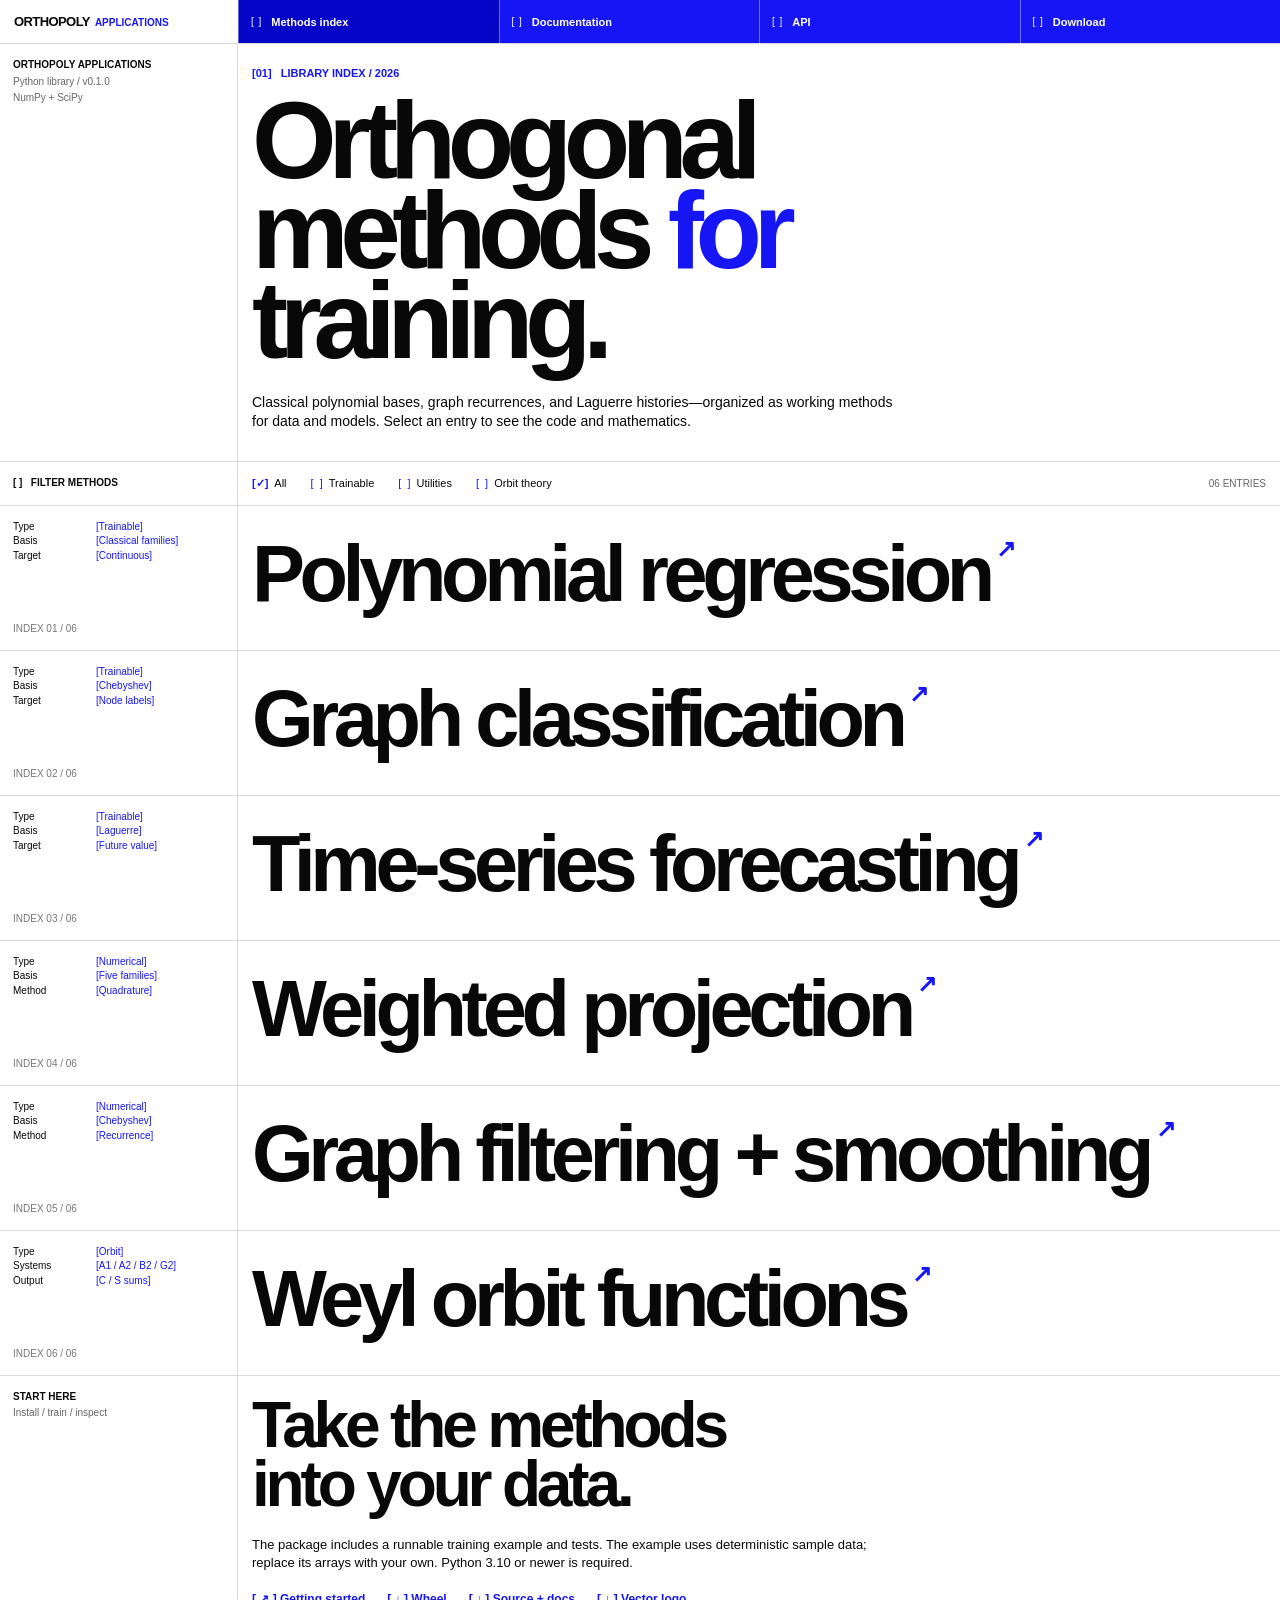
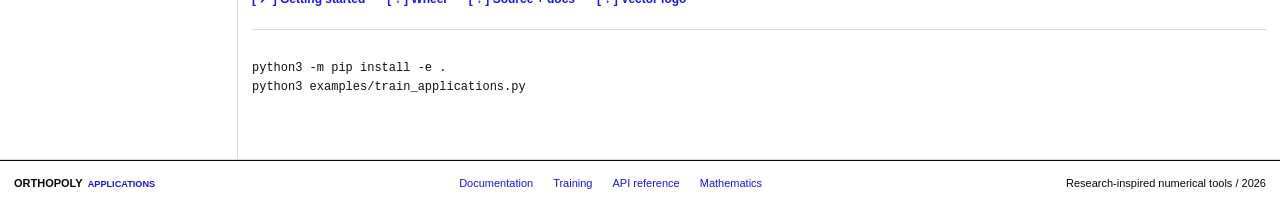
==== index.html @ 443bbaf4 "Publish Orthopoly Applications website" ====
<!doctype html>
<html lang="en">
<head>
  <meta charset="utf-8"><meta name="viewport" content="width=device-width,initial-scale=1">
  <title>Orthopoly Applications — Methods index</title>
  <meta name="description" content="An index of trainable orthogonal-polynomial methods for regression, graph learning, and time-series forecasting, with Python documentation and downloads.">
  <link rel="icon" type="image/svg+xml" href="assets/icon.svg"><link rel="stylesheet" href="assets/style.css">
</head>
<body>
  <a class="skip" href="#main">Skip to content</a>
  <header class="topbar"><div class="container topbar-inner">
    <a class="brand" href="index.html" aria-label="Orthopoly Applications home"><img src="assets/icon.svg" alt=""><span>Orthopoly<small>Applications</small></span></a>
    <button class="menu-button" type="button" data-menu aria-expanded="false" aria-controls="main-nav">Menu</button>
    <nav id="main-nav" class="nav" aria-label="Main navigation"><a href="#methods" aria-current="page">Methods index</a><a href="docs/index.html">Documentation</a><a href="docs/api.html">API</a><a class="nav-cta" href="downloads/orthopoly_applications-0.1.0-py3-none-any.whl" download>Download</a></nav>
  </div></header>
  <main id="main">
    <section class="archive-intro" aria-labelledby="intro-title"><div class="intro-side"><b>ORTHOPOLY APPLICATIONS</b><span>Python library / v0.1.0</span><span>NumPy + SciPy</span></div><div class="intro-main"><p class="small-line">[01] &nbsp; LIBRARY INDEX / 2026</p><h1 id="intro-title">Orthogonal<br>methods <span>for</span><br>training.</h1><p>Classical polynomial bases, graph recurrences, and Laguerre histories—organized as working methods for data and models. Select an entry to see the code and mathematics.</p></div></section>
    <section id="methods" aria-label="Methods index"><div class="filter-strip"><div class="filter-label">[ ] &nbsp; Filter methods</div><div class="filters" role="group" aria-label="Filter methods by type"><button type="button" data-filter="all" aria-pressed="true">All</button><button type="button" data-filter="trainable" aria-pressed="false">Trainable</button><button type="button" data-filter="utility" aria-pressed="false">Utilities</button><button type="button" data-filter="theory" aria-pressed="false">Orbit theory</button><span class="filter-count" id="filter-count" aria-live="polite">06 entries</span></div></div>
      <article class="archive-row" data-kind="trainable"><div class="row-side"><dl><dt>Type</dt><dd>[Trainable]</dd><dt>Basis</dt><dd>[Classical families]</dd><dt>Target</dt><dd>[Continuous]</dd></dl><span class="entry-number">INDEX 01 / 06</span></div><div class="row-main"><a href="docs/training.html#regression">Polynomial regression</a></div></article>
      <article class="archive-row" data-kind="trainable"><div class="row-side"><dl><dt>Type</dt><dd>[Trainable]</dd><dt>Basis</dt><dd>[Chebyshev]</dd><dt>Target</dt><dd>[Node labels]</dd></dl><span class="entry-number">INDEX 02 / 06</span></div><div class="row-main"><a href="docs/training.html#graph">Graph classification</a></div></article>
      <article class="archive-row" data-kind="trainable"><div class="row-side"><dl><dt>Type</dt><dd>[Trainable]</dd><dt>Basis</dt><dd>[Laguerre]</dd><dt>Target</dt><dd>[Future value]</dd></dl><span class="entry-number">INDEX 03 / 06</span></div><div class="row-main"><a href="docs/training.html#forecast">Time-series forecasting</a></div></article>
      <article class="archive-row" data-kind="utility"><div class="row-side"><dl><dt>Type</dt><dd>[Numerical]</dd><dt>Basis</dt><dd>[Five families]</dd><dt>Method</dt><dd>[Quadrature]</dd></dl><span class="entry-number">INDEX 04 / 06</span></div><div class="row-main"><a href="docs/api.html#basis">Weighted projection</a></div></article>
      <article class="archive-row" data-kind="utility"><div class="row-side"><dl><dt>Type</dt><dd>[Numerical]</dd><dt>Basis</dt><dd>[Chebyshev]</dd><dt>Method</dt><dd>[Recurrence]</dd></dl><span class="entry-number">INDEX 05 / 06</span></div><div class="row-main"><a href="docs/api.html#utilities">Graph filtering + smoothing</a></div></article>
      <article class="archive-row" data-kind="theory"><div class="row-side"><dl><dt>Type</dt><dd>[Orbit]</dd><dt>Systems</dt><dd>[A1 / A2 / B2 / G2]</dd><dt>Output</dt><dd>[C / S sums]</dd></dl><span class="entry-number">INDEX 06 / 06</span></div><div class="row-main"><a href="docs/methods.html#orbit">Weyl orbit functions</a></div></article>
    </section>
    <section class="archive-close" aria-labelledby="start-title"><div class="close-side"><b>START HERE</b><span>Install / train / inspect</span></div><div class="close-main"><h2 id="start-title">Take the methods<br>into your data.</h2><p>The package includes a runnable training example and tests. The example uses deterministic sample data; replace its arrays with your own. Python 3.10 or newer is required.</p><div class="action-links"><a href="docs/index.html">[ ↗ ] Getting started</a><a href="downloads/orthopoly_applications-0.1.0-py3-none-any.whl" download>[ ↓ ] Wheel</a><a href="downloads/orthopoly-applications-source-0.1.0.zip" download>[ ↓ ] Source + docs</a><a href="assets/logo.svg" download>[ ↓ ] Vector logo</a></div><pre><code>python3 -m pip install -e .
python3 examples/train_applications.py</code></pre></div></section>
  </main>
  <footer class="site-footer"><div class="container footer-grid"><div class="footer-brand">Orthopoly<small>Applications</small></div><div class="footer-links"><a href="docs/index.html">Documentation</a><a href="docs/training.html">Training</a><a href="docs/api.html">API reference</a><a href="docs/methods.html">Mathematics</a></div><span>Research-inspired numerical tools / 2026</span></div></footer>
  <script src="assets/site.js" defer></script>
</body></html>
---- assets/style.css ----
:root{--blue:#1616f4;--black:#080808;--grey:#666;--rule:#d9d9d9;--pale:#f6f6ff}
*{box-sizing:border-box}html{scroll-behavior:smooth}body{margin:0;background:#fff;color:var(--black);font-family:Arial,Helvetica,sans-serif;overflow-x:hidden}a{color:inherit;text-decoration:none}button{font:inherit}img,svg{max-width:100%}[hidden]{display:none!important}::selection{background:var(--blue);color:#fff}
.skip{position:absolute;left:10px;top:-60px;z-index:100;padding:7px 11px;background:#fff;color:var(--blue);border:1px solid var(--blue)}.skip:focus{top:7px}
.container{width:100%;margin:0}.topbar{height:44px;background:#fff;border-bottom:1px solid var(--rule);position:sticky;top:0;z-index:30}.topbar-inner{height:100%;display:flex;align-items:stretch}.brand{width:238px;flex:none;display:flex;align-items:center;padding:0 14px;font-size:13px;font-weight:800;letter-spacing:-.045em;text-transform:uppercase;white-space:nowrap}.brand img{display:none}.brand span small{display:inline;color:var(--blue);font-size:10px;font-weight:700;letter-spacing:0;margin-left:5px}.nav{background:var(--blue);color:#fff;flex:1;display:grid;grid-template-columns:repeat(4,minmax(0,1fr));height:100%}.nav a{display:flex;align-items:center;padding:0 12px;border-left:1px solid rgba(255,255,255,.38);font-size:11px;font-weight:600;white-space:nowrap}.nav a:before{content:'[  ]';font-size:10px;letter-spacing:.1em;margin-right:9px;font-weight:400}.nav a:hover,.nav a[aria-current=page]{background:#0505c7;color:#fff}.nav .nav-cta{background:none;color:#fff;border-radius:0}.menu-button{display:none}.site-footer{border-top:1px solid var(--black);background:#fff;padding:16px 14px 28px;font-size:11px}.footer-grid{display:flex;align-items:flex-start;justify-content:space-between;gap:24px}.footer-brand{font-weight:800;text-transform:uppercase}.footer-brand small{color:var(--blue);margin-left:5px}.footer-links{display:flex;flex-wrap:wrap;gap:20px}.footer-links a{color:var(--blue)}.footer-links a:hover{text-decoration:underline}
.archive-intro,.archive-row,.archive-close,.filter-strip{display:grid;grid-template-columns:238px minmax(0,1fr);border-bottom:1px solid var(--rule)}.intro-side,.row-side,.filter-label,.close-side{padding:14px 13px;border-right:1px solid var(--rule);font-size:10px;line-height:1.35}.intro-side b,.close-side b{display:block;font-weight:800}.intro-side span,.close-side span{display:block;color:var(--grey);margin-top:3px}.intro-main{padding:22px 14px 30px;min-width:0}.intro-main .small-line{font-size:11px;margin:0 0 15px;color:var(--blue);font-weight:700}.intro-main h1{font-size:clamp(58px,8.5vw,150px);font-weight:700;line-height:.83;letter-spacing:-.078em;margin:0;max-width:1150px}.intro-main h1 span{color:var(--blue)}.intro-main p{font-size:14px;line-height:1.35;max-width:660px;margin:26px 0 0}.filter-strip{min-height:44px}.filter-label{display:flex;align-items:center;font-weight:800;text-transform:uppercase}.filters{display:flex;align-items:center;gap:24px;flex-wrap:wrap;padding:6px 14px}.filters button{border:0;background:none;color:var(--black);padding:2px 0;font-size:11px;cursor:pointer}.filters button:before{content:'[  ]';white-space:pre;color:var(--blue);margin-right:6px}.filters button[aria-pressed=true]:before{content:'[✓]';font-weight:800}.filters button:hover{text-decoration:underline}.filter-count{margin-left:auto;color:var(--grey);font-size:10px;text-transform:uppercase}
.archive-row{min-height:145px}.row-side{display:flex;flex-direction:column;justify-content:space-between;gap:10px}.row-side dl{margin:0;display:grid;grid-template-columns:79px minmax(0,1fr);gap:1px 4px}.row-side dt{font-weight:400}.row-side dd{margin:0;color:var(--blue);overflow-wrap:anywhere}.row-side .entry-number{font-size:10px;color:#777}.row-main{min-width:0;display:flex;align-items:center;padding:8px 14px 15px}.row-main a{display:block;width:100%;font-size:clamp(45px,6.2vw,106px);line-height:.91;font-weight:700;letter-spacing:-.068em;overflow-wrap:anywhere}.row-main a:hover,.row-main a:focus-visible{color:var(--blue)}.row-main a:after{content:' ↗';font-size:.3em;vertical-align:top;letter-spacing:0;color:var(--blue);white-space:nowrap}.archive-row:hover{background:var(--pale)}.archive-close .close-main{padding:20px 14px 34px}.archive-close h2{font-size:clamp(42px,5vw,78px);line-height:.93;letter-spacing:-.065em;margin:0 0 21px}.archive-close p{font-size:13px;line-height:1.4;max-width:650px}.archive-close .action-links{display:flex;flex-wrap:wrap;gap:22px;margin-top:20px;font-size:12px;color:var(--blue);font-weight:700}.archive-close .action-links a:hover{text-decoration:underline}.archive-close pre{border-top:1px solid var(--rule);margin:23px 0 0;padding:12px 0;font-size:12px;overflow:auto}
.docs-shell{display:grid;grid-template-columns:238px minmax(0,1fr);width:100%;min-height:calc(100vh - 44px);padding:0}.docs-sidebar{border-right:1px solid var(--rule);padding:17px 12px;position:sticky;top:44px;height:calc(100vh - 44px);align-self:start}.docs-sidebar .side-title{font-size:10px;font-weight:800;text-transform:uppercase;margin:0 0 18px}.docs-sidebar a{display:block;font-size:11px;padding:7px 0;color:var(--blue)}.docs-sidebar a:before{content:'[  ]';white-space:pre;color:var(--blue);margin-right:7px}.docs-sidebar a[aria-current=page]:before{content:'[✓]';font-weight:800}.docs-sidebar a:hover{text-decoration:underline}.docs-content{min-width:0;padding:20px 24px 90px}.docs-content .breadcrumb{font-size:10px;color:var(--blue);font-weight:700;text-transform:uppercase}.docs-content h1{font-size:clamp(50px,7vw,112px);line-height:.88;letter-spacing:-.075em;margin:23px 0 30px;font-weight:700;max-width:1100px}.docs-lede{font-size:clamp(20px,2vw,29px)!important;line-height:1.12!important;max-width:1000px!important;letter-spacing:-.035em}.docs-content h2{font-size:clamp(35px,4.8vw,72px);line-height:.95;letter-spacing:-.065em;font-weight:700;margin:70px 0 20px;scroll-margin-top:60px}.docs-content h3{font-size:20px;line-height:1.1;letter-spacing:-.03em;margin:30px 0 10px}.docs-content p,.docs-content li{font-size:14px;line-height:1.42;max-width:850px}.docs-content p{margin:0 0 18px}.docs-content ul{padding-left:18px}.docs-content li{margin:4px 0}.docs-content a:not(.button){color:var(--blue)}.docs-content a:hover{text-decoration:underline}.docs-content code:not(pre code){font-family:ui-monospace,SFMono-Regular,Consolas,monospace;font-size:.9em;background:#f3f3f3;padding:1px 3px;color:var(--black)}.callout{border-top:1px solid var(--blue);border-bottom:1px solid var(--blue);padding:13px 0;margin:25px 0;font-size:14px;color:var(--blue);max-width:920px}.code-panel{border-top:1px solid var(--black);border-bottom:1px solid var(--black);margin:20px 0 26px;max-width:950px}.code-top{display:flex;justify-content:space-between;align-items:center;border-bottom:1px solid var(--rule);padding:8px 0;font-size:10px;text-transform:uppercase}.copy{background:none;border:0;color:var(--blue);padding:0;cursor:pointer;font-size:11px}.copy:before{content:'[  ]';white-space:pre;margin-right:6px}.copy:hover{text-decoration:underline}pre{margin:0;overflow:auto}pre code{display:block;padding:17px 0;font:12px/1.55 ui-monospace,SFMono-Regular,Consolas,monospace;color:#111}.docs-content table{border-collapse:collapse;width:100%;max-width:1100px;display:block;overflow:auto;margin:22px 0 30px;font-size:12px}.docs-content th,.docs-content td{border-top:1px solid var(--rule);border-bottom:1px solid var(--rule);text-align:left;padding:10px 15px 10px 0;vertical-align:top;min-width:135px}.docs-content th{font-weight:700;text-transform:uppercase}.api-entry{border-top:1px solid var(--rule);padding:15px 0 16px;max-width:1100px}.api-entry h3{font:700 clamp(24px,3vw,42px)/.98 Arial,Helvetica,sans-serif;letter-spacing:-.055em;overflow-wrap:anywhere;margin:2px 0 13px}.api-entry p:last-child{margin-bottom:0}.pill{font-size:10px;color:var(--blue);font-weight:700;text-transform:uppercase}
@media(max-width:900px){.brand{width:190px}.archive-intro,.archive-row,.archive-close,.filter-strip,.docs-shell{grid-template-columns:190px minmax(0,1fr)}.nav a{padding:0 8px;font-size:10px}.nav a:before{margin-right:4px}.intro-main h1{font-size:clamp(55px,8vw,100px)}.row-main a{font-size:clamp(40px,6vw,75px)}}
@media(max-width:720px){.topbar{height:44px}.brand{width:auto;flex:1}.menu-button{display:block;background:var(--blue);color:#fff;border:0;padding:0 17px;font-size:11px;font-weight:700;cursor:pointer}.menu-button:before{content:'[  ]';margin-right:6px}.nav{display:none;position:absolute;top:44px;left:0;right:0;height:auto;grid-template-columns:1fr 1fr;box-shadow:0 10px 20px #0002}.nav.open{display:grid}.nav a{min-height:50px;font-size:11px;border-bottom:1px solid rgba(255,255,255,.3)}.archive-intro,.archive-row,.archive-close{grid-template-columns:1fr}.intro-side,.row-side,.close-side{border-right:0;border-bottom:1px solid var(--rule)}.intro-side{display:flex;gap:10px}.intro-side span{margin:0}.intro-main{padding:20px 13px 28px}.intro-main h1{font-size:clamp(52px,11vw,80px)}.filter-strip{grid-template-columns:1fr}.filter-label{border-right:0;padding-bottom:0}.filters{gap:13px;padding:8px 13px 12px}.filter-count{width:100%;margin:4px 0 0}.row-side{gap:4px;padding:9px 13px}.row-side dl{grid-template-columns:65px 1fr}.row-side .entry-number{display:none}.archive-row{min-height:0}.row-main{padding:12px 13px 21px}.row-main a{font-size:clamp(43px,10vw,70px)}.close-main{padding:18px 13px 30px!important}.docs-shell{display:block}.docs-sidebar{position:static;height:auto;border-right:0;border-bottom:1px solid var(--rule);padding:10px 13px;display:flex;gap:18px;white-space:nowrap;overflow:auto}.docs-sidebar .side-title{display:none}.docs-sidebar a{flex:none}.docs-content{padding:20px 13px 70px}.docs-content h1{font-size:clamp(50px,12vw,80px)}.docs-content h2{font-size:clamp(35px,9vw,55px);margin-top:55px}.footer-grid{flex-direction:column;gap:12px}}
@media(prefers-reduced-motion:reduce){html{scroll-behavior:auto}}
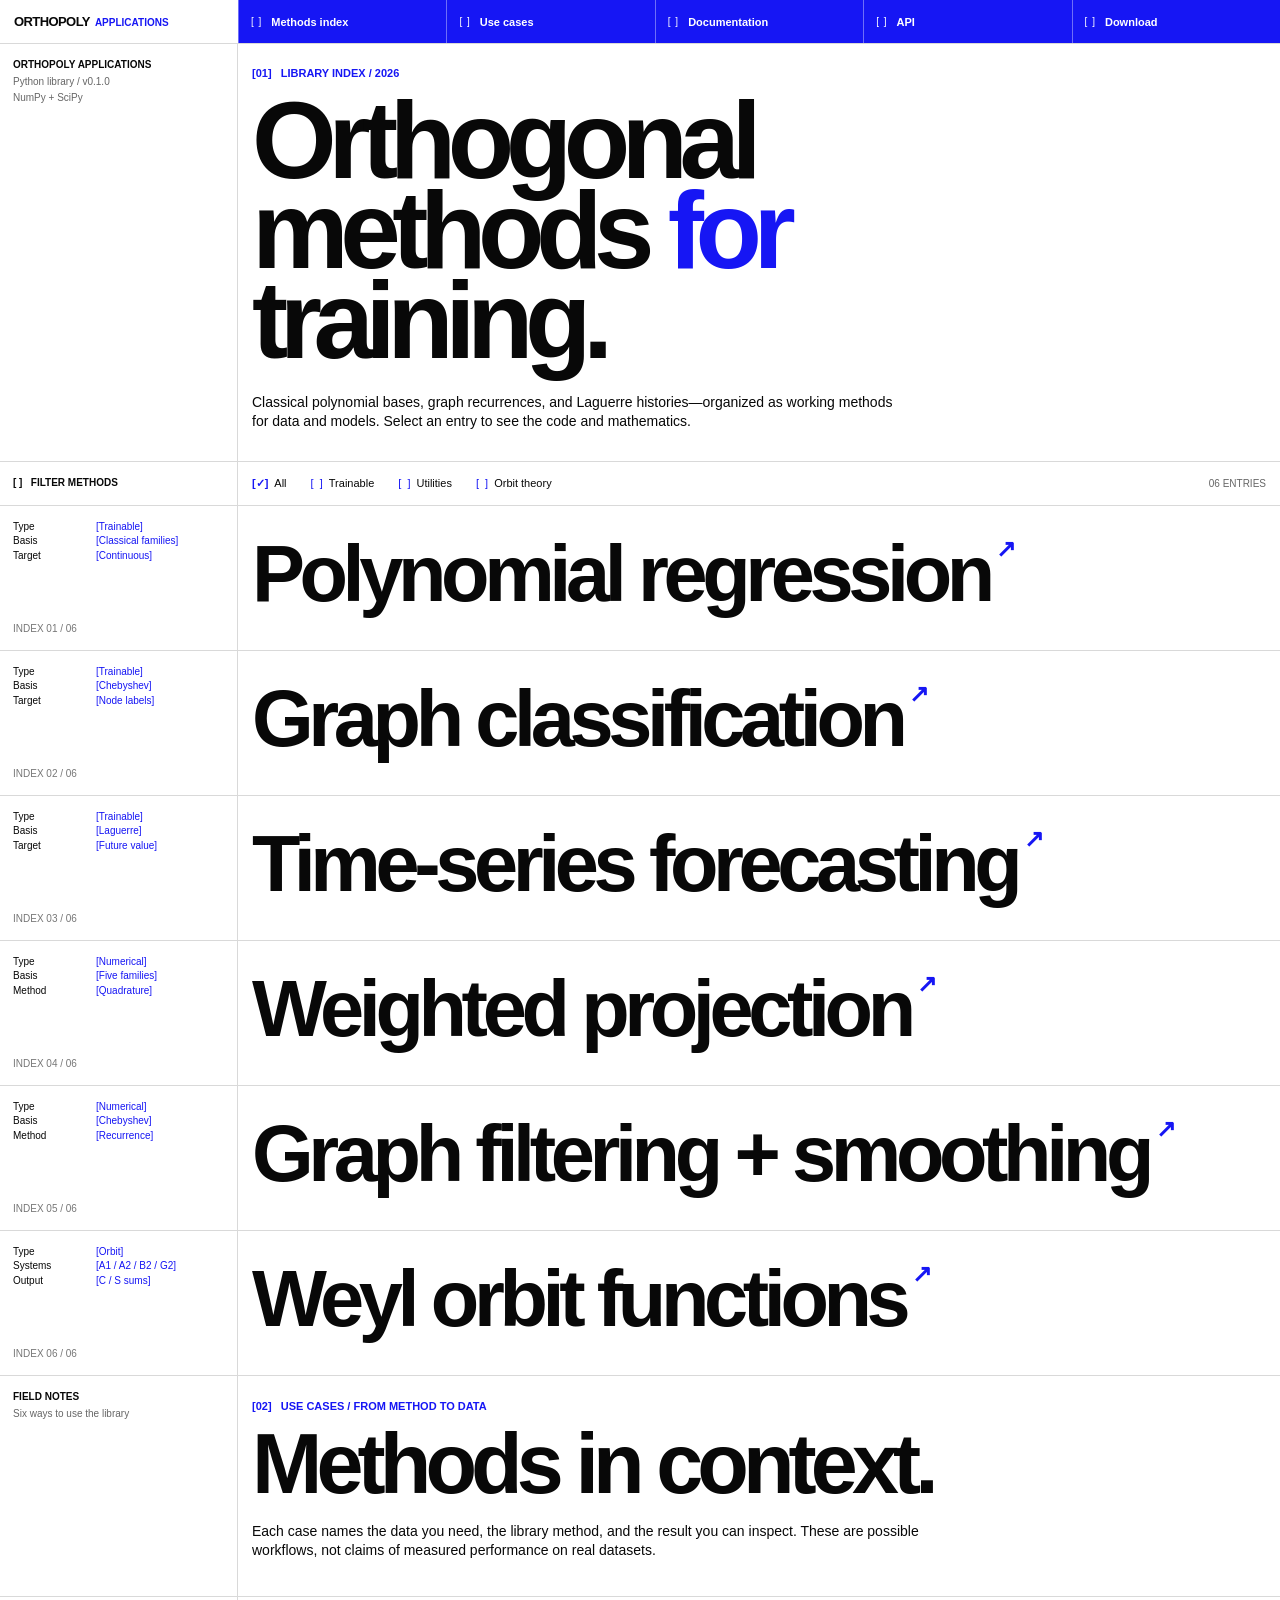
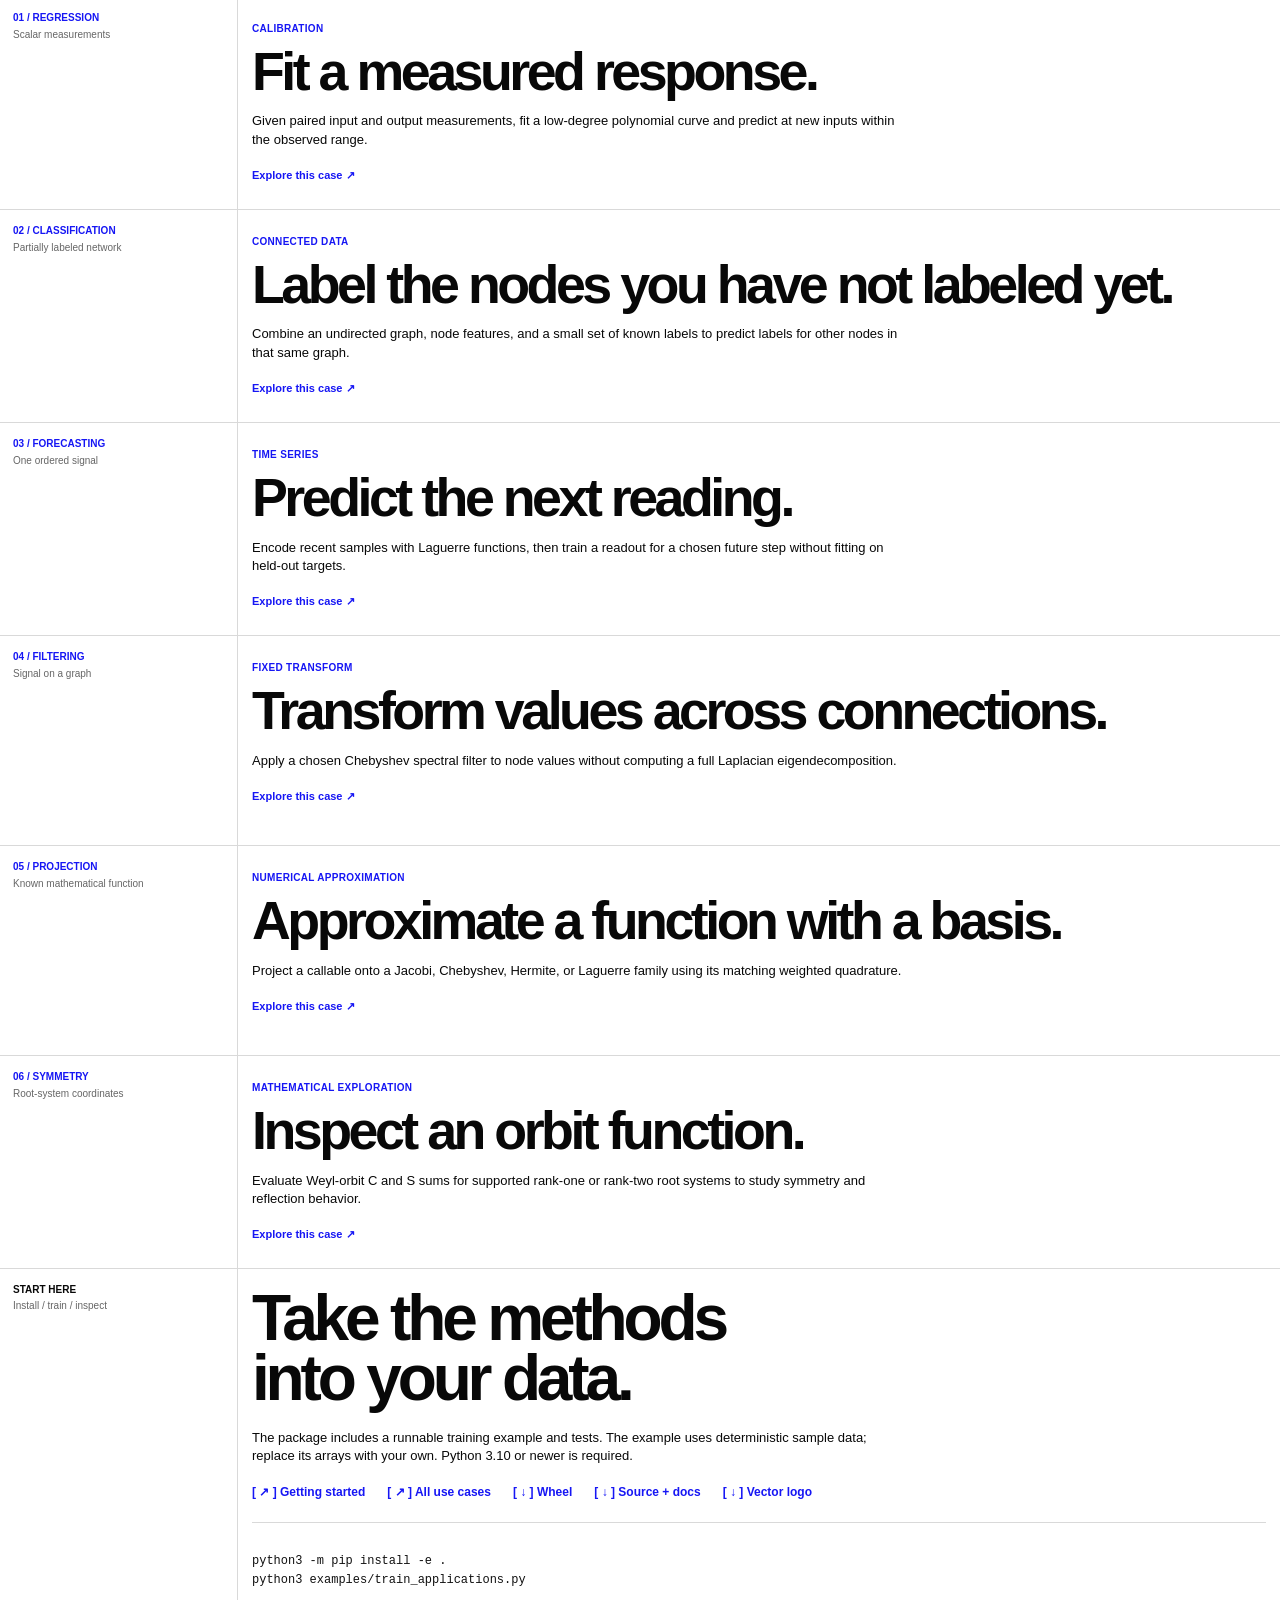
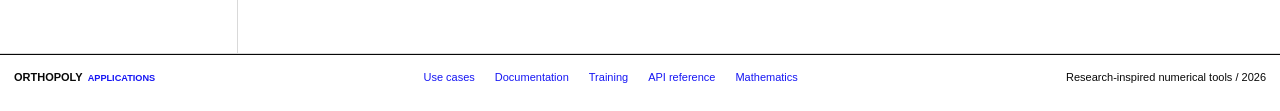
==== commit 7bb91655: "Add practical library use cases" ====
--- a/index.html
+++ b/index.html
@@ -3,7 +3,7 @@
 <head>
   <meta charset="utf-8"><meta name="viewport" content="width=device-width,initial-scale=1">
   <title>Orthopoly Applications — Methods index</title>
-  <meta name="description" content="An index of trainable orthogonal-polynomial methods for regression, graph learning, and time-series forecasting, with Python documentation and downloads.">
+  <meta name="description" content="An index of trainable orthogonal-polynomial methods for regression, graph learning, and time-series forecasting, with practical use cases, Python documentation, and downloads.">
   <link rel="icon" type="image/svg+xml" href="assets/icon.svg"><link rel="stylesheet" href="assets/style.css">
 </head>
 <body>
@@ -11,7 +11,7 @@
   <header class="topbar"><div class="container topbar-inner">
     <a class="brand" href="index.html" aria-label="Orthopoly Applications home"><img src="assets/icon.svg" alt=""><span>Orthopoly<small>Applications</small></span></a>
     <button class="menu-button" type="button" data-menu aria-expanded="false" aria-controls="main-nav">Menu</button>
-    <nav id="main-nav" class="nav" aria-label="Main navigation"><a href="#methods" aria-current="page">Methods index</a><a href="docs/index.html">Documentation</a><a href="docs/api.html">API</a><a class="nav-cta" href="downloads/orthopoly_applications-0.1.0-py3-none-any.whl" download>Download</a></nav>
+    <nav id="main-nav" class="nav" aria-label="Main navigation"><a href="#methods">Methods index</a><a href="#use-cases">Use cases</a><a href="docs/index.html">Documentation</a><a href="docs/api.html">API</a><a class="nav-cta" href="downloads/orthopoly_applications-0.1.0-py3-none-any.whl" download>Download</a></nav>
   </div></header>
   <main id="main">
     <section class="archive-intro" aria-labelledby="intro-title"><div class="intro-side"><b>ORTHOPOLY APPLICATIONS</b><span>Python library / v0.1.0</span><span>NumPy + SciPy</span></div><div class="intro-main"><p class="small-line">[01] &nbsp; LIBRARY INDEX / 2026</p><h1 id="intro-title">Orthogonal<br>methods <span>for</span><br>training.</h1><p>Classical polynomial bases, graph recurrences, and Laguerre histories—organized as working methods for data and models. Select an entry to see the code and mathematics.</p></div></section>
@@ -23,9 +23,18 @@
       <article class="archive-row" data-kind="utility"><div class="row-side"><dl><dt>Type</dt><dd>[Numerical]</dd><dt>Basis</dt><dd>[Chebyshev]</dd><dt>Method</dt><dd>[Recurrence]</dd></dl><span class="entry-number">INDEX 05 / 06</span></div><div class="row-main"><a href="docs/api.html#utilities">Graph filtering + smoothing</a></div></article>
       <article class="archive-row" data-kind="theory"><div class="row-side"><dl><dt>Type</dt><dd>[Orbit]</dd><dt>Systems</dt><dd>[A1 / A2 / B2 / G2]</dd><dt>Output</dt><dd>[C / S sums]</dd></dl><span class="entry-number">INDEX 06 / 06</span></div><div class="row-main"><a href="docs/methods.html#orbit">Weyl orbit functions</a></div></article>
     </section>
-    <section class="archive-close" aria-labelledby="start-title"><div class="close-side"><b>START HERE</b><span>Install / train / inspect</span></div><div class="close-main"><h2 id="start-title">Take the methods<br>into your data.</h2><p>The package includes a runnable training example and tests. The example uses deterministic sample data; replace its arrays with your own. Python 3.10 or newer is required.</p><div class="action-links"><a href="docs/index.html">[ ↗ ] Getting started</a><a href="downloads/orthopoly_applications-0.1.0-py3-none-any.whl" download>[ ↓ ] Wheel</a><a href="downloads/orthopoly-applications-source-0.1.0.zip" download>[ ↓ ] Source + docs</a><a href="assets/logo.svg" download>[ ↓ ] Vector logo</a></div><pre><code>python3 -m pip install -e .
+    <section id="use-cases" class="use-cases" aria-labelledby="cases-title">
+      <div class="cases-heading"><div class="cases-side"><b>FIELD NOTES</b><span>Six ways to use the library</span></div><div class="cases-head-main"><p class="small-line">[02] &nbsp; USE CASES / FROM METHOD TO DATA</p><h2 id="cases-title">Methods in context.</h2><p>Each case names the data you need, the library method, and the result you can inspect. These are possible workflows, not claims of measured performance on real datasets.</p></div></div>
+      <article class="case-row"><div class="case-side"><b>01 / REGRESSION</b><span>Scalar measurements</span></div><div class="case-main"><span class="case-kicker">CALIBRATION</span><h3>Fit a measured response.</h3><p>Given paired input and output measurements, fit a low-degree polynomial curve and predict at new inputs within the observed range.</p><a href="docs/use-cases.html#calibration">Explore this case ↗</a></div></article>
+      <article class="case-row"><div class="case-side"><b>02 / CLASSIFICATION</b><span>Partially labeled network</span></div><div class="case-main"><span class="case-kicker">CONNECTED DATA</span><h3>Label the nodes you have not labeled yet.</h3><p>Combine an undirected graph, node features, and a small set of known labels to predict labels for other nodes in that same graph.</p><a href="docs/use-cases.html#node-labels">Explore this case ↗</a></div></article>
+      <article class="case-row"><div class="case-side"><b>03 / FORECASTING</b><span>One ordered signal</span></div><div class="case-main"><span class="case-kicker">TIME SERIES</span><h3>Predict the next reading.</h3><p>Encode recent samples with Laguerre functions, then train a readout for a chosen future step without fitting on held-out targets.</p><a href="docs/use-cases.html#forecasting">Explore this case ↗</a></div></article>
+      <article class="case-row"><div class="case-side"><b>04 / FILTERING</b><span>Signal on a graph</span></div><div class="case-main"><span class="case-kicker">FIXED TRANSFORM</span><h3>Transform values across connections.</h3><p>Apply a chosen Chebyshev spectral filter to node values without computing a full Laplacian eigendecomposition.</p><a href="docs/use-cases.html#graph-filter">Explore this case ↗</a></div></article>
+      <article class="case-row"><div class="case-side"><b>05 / PROJECTION</b><span>Known mathematical function</span></div><div class="case-main"><span class="case-kicker">NUMERICAL APPROXIMATION</span><h3>Approximate a function with a basis.</h3><p>Project a callable onto a Jacobi, Chebyshev, Hermite, or Laguerre family using its matching weighted quadrature.</p><a href="docs/use-cases.html#projection">Explore this case ↗</a></div></article>
+      <article class="case-row"><div class="case-side"><b>06 / SYMMETRY</b><span>Root-system coordinates</span></div><div class="case-main"><span class="case-kicker">MATHEMATICAL EXPLORATION</span><h3>Inspect an orbit function.</h3><p>Evaluate Weyl-orbit C and S sums for supported rank-one or rank-two root systems to study symmetry and reflection behavior.</p><a href="docs/use-cases.html#symmetry">Explore this case ↗</a></div></article>
+    </section>
+    <section class="archive-close" aria-labelledby="start-title"><div class="close-side"><b>START HERE</b><span>Install / train / inspect</span></div><div class="close-main"><h2 id="start-title">Take the methods<br>into your data.</h2><p>The package includes a runnable training example and tests. The example uses deterministic sample data; replace its arrays with your own. Python 3.10 or newer is required.</p><div class="action-links"><a href="docs/index.html">[ ↗ ] Getting started</a><a href="docs/use-cases.html">[ ↗ ] All use cases</a><a href="downloads/orthopoly_applications-0.1.0-py3-none-any.whl" download>[ ↓ ] Wheel</a><a href="downloads/orthopoly-applications-source-0.1.0.zip" download>[ ↓ ] Source + docs</a><a href="assets/logo.svg" download>[ ↓ ] Vector logo</a></div><pre><code>python3 -m pip install -e .
 python3 examples/train_applications.py</code></pre></div></section>
   </main>
-  <footer class="site-footer"><div class="container footer-grid"><div class="footer-brand">Orthopoly<small>Applications</small></div><div class="footer-links"><a href="docs/index.html">Documentation</a><a href="docs/training.html">Training</a><a href="docs/api.html">API reference</a><a href="docs/methods.html">Mathematics</a></div><span>Research-inspired numerical tools / 2026</span></div></footer>
+  <footer class="site-footer"><div class="container footer-grid"><div class="footer-brand">Orthopoly<small>Applications</small></div><div class="footer-links"><a href="docs/use-cases.html">Use cases</a><a href="docs/index.html">Documentation</a><a href="docs/training.html">Training</a><a href="docs/api.html">API reference</a><a href="docs/methods.html">Mathematics</a></div><span>Research-inspired numerical tools / 2026</span></div></footer>
   <script src="assets/site.js" defer></script>
 </body></html>
--- a/assets/style.css
+++ b/assets/style.css
@@ -1,10 +1,19 @@
 :root{--blue:#1616f4;--black:#080808;--grey:#666;--rule:#d9d9d9;--pale:#f6f6ff}
 *{box-sizing:border-box}html{scroll-behavior:smooth}body{margin:0;background:#fff;color:var(--black);font-family:Arial,Helvetica,sans-serif;overflow-x:hidden}a{color:inherit;text-decoration:none}button{font:inherit}img,svg{max-width:100%}[hidden]{display:none!important}::selection{background:var(--blue);color:#fff}
 .skip{position:absolute;left:10px;top:-60px;z-index:100;padding:7px 11px;background:#fff;color:var(--blue);border:1px solid var(--blue)}.skip:focus{top:7px}
-.container{width:100%;margin:0}.topbar{height:44px;background:#fff;border-bottom:1px solid var(--rule);position:sticky;top:0;z-index:30}.topbar-inner{height:100%;display:flex;align-items:stretch}.brand{width:238px;flex:none;display:flex;align-items:center;padding:0 14px;font-size:13px;font-weight:800;letter-spacing:-.045em;text-transform:uppercase;white-space:nowrap}.brand img{display:none}.brand span small{display:inline;color:var(--blue);font-size:10px;font-weight:700;letter-spacing:0;margin-left:5px}.nav{background:var(--blue);color:#fff;flex:1;display:grid;grid-template-columns:repeat(4,minmax(0,1fr));height:100%}.nav a{display:flex;align-items:center;padding:0 12px;border-left:1px solid rgba(255,255,255,.38);font-size:11px;font-weight:600;white-space:nowrap}.nav a:before{content:'[  ]';font-size:10px;letter-spacing:.1em;margin-right:9px;font-weight:400}.nav a:hover,.nav a[aria-current=page]{background:#0505c7;color:#fff}.nav .nav-cta{background:none;color:#fff;border-radius:0}.menu-button{display:none}.site-footer{border-top:1px solid var(--black);background:#fff;padding:16px 14px 28px;font-size:11px}.footer-grid{display:flex;align-items:flex-start;justify-content:space-between;gap:24px}.footer-brand{font-weight:800;text-transform:uppercase}.footer-brand small{color:var(--blue);margin-left:5px}.footer-links{display:flex;flex-wrap:wrap;gap:20px}.footer-links a{color:var(--blue)}.footer-links a:hover{text-decoration:underline}
+.container{width:100%;margin:0}.topbar{height:44px;background:#fff;border-bottom:1px solid var(--rule);position:sticky;top:0;z-index:30}.topbar-inner{height:100%;display:flex;align-items:stretch}.brand{width:238px;flex:none;display:flex;align-items:center;padding:0 14px;font-size:13px;font-weight:800;letter-spacing:-.045em;text-transform:uppercase;white-space:nowrap}.brand img{display:none}.brand span small{display:inline;color:var(--blue);font-size:10px;font-weight:700;letter-spacing:0;margin-left:5px}.nav{background:var(--blue);color:#fff;flex:1;display:grid;grid-template-columns:repeat(5,minmax(0,1fr));height:100%}.nav a{display:flex;align-items:center;padding:0 12px;border-left:1px solid rgba(255,255,255,.38);font-size:11px;font-weight:600;white-space:nowrap}.nav a:before{content:'[  ]';font-size:10px;letter-spacing:.1em;margin-right:9px;font-weight:400}.nav a:hover,.nav a[aria-current=page]{background:#0505c7;color:#fff}.nav .nav-cta{background:none;color:#fff;border-radius:0}.menu-button{display:none}.site-footer{border-top:1px solid var(--black);background:#fff;padding:16px 14px 28px;font-size:11px}.footer-grid{display:flex;align-items:flex-start;justify-content:space-between;gap:24px}.footer-brand{font-weight:800;text-transform:uppercase}.footer-brand small{color:var(--blue);margin-left:5px}.footer-links{display:flex;flex-wrap:wrap;gap:20px}.footer-links a{color:var(--blue)}.footer-links a:hover{text-decoration:underline}
 .archive-intro,.archive-row,.archive-close,.filter-strip{display:grid;grid-template-columns:238px minmax(0,1fr);border-bottom:1px solid var(--rule)}.intro-side,.row-side,.filter-label,.close-side{padding:14px 13px;border-right:1px solid var(--rule);font-size:10px;line-height:1.35}.intro-side b,.close-side b{display:block;font-weight:800}.intro-side span,.close-side span{display:block;color:var(--grey);margin-top:3px}.intro-main{padding:22px 14px 30px;min-width:0}.intro-main .small-line{font-size:11px;margin:0 0 15px;color:var(--blue);font-weight:700}.intro-main h1{font-size:clamp(58px,8.5vw,150px);font-weight:700;line-height:.83;letter-spacing:-.078em;margin:0;max-width:1150px}.intro-main h1 span{color:var(--blue)}.intro-main p{font-size:14px;line-height:1.35;max-width:660px;margin:26px 0 0}.filter-strip{min-height:44px}.filter-label{display:flex;align-items:center;font-weight:800;text-transform:uppercase}.filters{display:flex;align-items:center;gap:24px;flex-wrap:wrap;padding:6px 14px}.filters button{border:0;background:none;color:var(--black);padding:2px 0;font-size:11px;cursor:pointer}.filters button:before{content:'[  ]';white-space:pre;color:var(--blue);margin-right:6px}.filters button[aria-pressed=true]:before{content:'[✓]';font-weight:800}.filters button:hover{text-decoration:underline}.filter-count{margin-left:auto;color:var(--grey);font-size:10px;text-transform:uppercase}
 .archive-row{min-height:145px}.row-side{display:flex;flex-direction:column;justify-content:space-between;gap:10px}.row-side dl{margin:0;display:grid;grid-template-columns:79px minmax(0,1fr);gap:1px 4px}.row-side dt{font-weight:400}.row-side dd{margin:0;color:var(--blue);overflow-wrap:anywhere}.row-side .entry-number{font-size:10px;color:#777}.row-main{min-width:0;display:flex;align-items:center;padding:8px 14px 15px}.row-main a{display:block;width:100%;font-size:clamp(45px,6.2vw,106px);line-height:.91;font-weight:700;letter-spacing:-.068em;overflow-wrap:anywhere}.row-main a:hover,.row-main a:focus-visible{color:var(--blue)}.row-main a:after{content:' ↗';font-size:.3em;vertical-align:top;letter-spacing:0;color:var(--blue);white-space:nowrap}.archive-row:hover{background:var(--pale)}.archive-close .close-main{padding:20px 14px 34px}.archive-close h2{font-size:clamp(42px,5vw,78px);line-height:.93;letter-spacing:-.065em;margin:0 0 21px}.archive-close p{font-size:13px;line-height:1.4;max-width:650px}.archive-close .action-links{display:flex;flex-wrap:wrap;gap:22px;margin-top:20px;font-size:12px;color:var(--blue);font-weight:700}.archive-close .action-links a:hover{text-decoration:underline}.archive-close pre{border-top:1px solid var(--rule);margin:23px 0 0;padding:12px 0;font-size:12px;overflow:auto}
 .docs-shell{display:grid;grid-template-columns:238px minmax(0,1fr);width:100%;min-height:calc(100vh - 44px);padding:0}.docs-sidebar{border-right:1px solid var(--rule);padding:17px 12px;position:sticky;top:44px;height:calc(100vh - 44px);align-self:start}.docs-sidebar .side-title{font-size:10px;font-weight:800;text-transform:uppercase;margin:0 0 18px}.docs-sidebar a{display:block;font-size:11px;padding:7px 0;color:var(--blue)}.docs-sidebar a:before{content:'[  ]';white-space:pre;color:var(--blue);margin-right:7px}.docs-sidebar a[aria-current=page]:before{content:'[✓]';font-weight:800}.docs-sidebar a:hover{text-decoration:underline}.docs-content{min-width:0;padding:20px 24px 90px}.docs-content .breadcrumb{font-size:10px;color:var(--blue);font-weight:700;text-transform:uppercase}.docs-content h1{font-size:clamp(50px,7vw,112px);line-height:.88;letter-spacing:-.075em;margin:23px 0 30px;font-weight:700;max-width:1100px}.docs-lede{font-size:clamp(20px,2vw,29px)!important;line-height:1.12!important;max-width:1000px!important;letter-spacing:-.035em}.docs-content h2{font-size:clamp(35px,4.8vw,72px);line-height:.95;letter-spacing:-.065em;font-weight:700;margin:70px 0 20px;scroll-margin-top:60px}.docs-content h3{font-size:20px;line-height:1.1;letter-spacing:-.03em;margin:30px 0 10px}.docs-content p,.docs-content li{font-size:14px;line-height:1.42;max-width:850px}.docs-content p{margin:0 0 18px}.docs-content ul{padding-left:18px}.docs-content li{margin:4px 0}.docs-content a:not(.button){color:var(--blue)}.docs-content a:hover{text-decoration:underline}.docs-content code:not(pre code){font-family:ui-monospace,SFMono-Regular,Consolas,monospace;font-size:.9em;background:#f3f3f3;padding:1px 3px;color:var(--black)}.callout{border-top:1px solid var(--blue);border-bottom:1px solid var(--blue);padding:13px 0;margin:25px 0;font-size:14px;color:var(--blue);max-width:920px}.code-panel{border-top:1px solid var(--black);border-bottom:1px solid var(--black);margin:20px 0 26px;max-width:950px}.code-top{display:flex;justify-content:space-between;align-items:center;border-bottom:1px solid var(--rule);padding:8px 0;font-size:10px;text-transform:uppercase}.copy{background:none;border:0;color:var(--blue);padding:0;cursor:pointer;font-size:11px}.copy:before{content:'[  ]';white-space:pre;margin-right:6px}.copy:hover{text-decoration:underline}pre{margin:0;overflow:auto}pre code{display:block;padding:17px 0;font:12px/1.55 ui-monospace,SFMono-Regular,Consolas,monospace;color:#111}.docs-content table{border-collapse:collapse;width:100%;max-width:1100px;display:block;overflow:auto;margin:22px 0 30px;font-size:12px}.docs-content th,.docs-content td{border-top:1px solid var(--rule);border-bottom:1px solid var(--rule);text-align:left;padding:10px 15px 10px 0;vertical-align:top;min-width:135px}.docs-content th{font-weight:700;text-transform:uppercase}.api-entry{border-top:1px solid var(--rule);padding:15px 0 16px;max-width:1100px}.api-entry h3{font:700 clamp(24px,3vw,42px)/.98 Arial,Helvetica,sans-serif;letter-spacing:-.055em;overflow-wrap:anywhere;margin:2px 0 13px}.api-entry p:last-child{margin-bottom:0}.pill{font-size:10px;color:var(--blue);font-weight:700;text-transform:uppercase}
 @media(max-width:900px){.brand{width:190px}.archive-intro,.archive-row,.archive-close,.filter-strip,.docs-shell{grid-template-columns:190px minmax(0,1fr)}.nav a{padding:0 8px;font-size:10px}.nav a:before{margin-right:4px}.intro-main h1{font-size:clamp(55px,8vw,100px)}.row-main a{font-size:clamp(40px,6vw,75px)}}
 @media(max-width:720px){.topbar{height:44px}.brand{width:auto;flex:1}.menu-button{display:block;background:var(--blue);color:#fff;border:0;padding:0 17px;font-size:11px;font-weight:700;cursor:pointer}.menu-button:before{content:'[  ]';margin-right:6px}.nav{display:none;position:absolute;top:44px;left:0;right:0;height:auto;grid-template-columns:1fr 1fr;box-shadow:0 10px 20px #0002}.nav.open{display:grid}.nav a{min-height:50px;font-size:11px;border-bottom:1px solid rgba(255,255,255,.3)}.archive-intro,.archive-row,.archive-close{grid-template-columns:1fr}.intro-side,.row-side,.close-side{border-right:0;border-bottom:1px solid var(--rule)}.intro-side{display:flex;gap:10px}.intro-side span{margin:0}.intro-main{padding:20px 13px 28px}.intro-main h1{font-size:clamp(52px,11vw,80px)}.filter-strip{grid-template-columns:1fr}.filter-label{border-right:0;padding-bottom:0}.filters{gap:13px;padding:8px 13px 12px}.filter-count{width:100%;margin:4px 0 0}.row-side{gap:4px;padding:9px 13px}.row-side dl{grid-template-columns:65px 1fr}.row-side .entry-number{display:none}.archive-row{min-height:0}.row-main{padding:12px 13px 21px}.row-main a{font-size:clamp(43px,10vw,70px)}.close-main{padding:18px 13px 30px!important}.docs-shell{display:block}.docs-sidebar{position:static;height:auto;border-right:0;border-bottom:1px solid var(--rule);padding:10px 13px;display:flex;gap:18px;white-space:nowrap;overflow:auto}.docs-sidebar .side-title{display:none}.docs-sidebar a{flex:none}.docs-content{padding:20px 13px 70px}.docs-content h1{font-size:clamp(50px,12vw,80px)}.docs-content h2{font-size:clamp(35px,9vw,55px);margin-top:55px}.footer-grid{flex-direction:column;gap:12px}}
 @media(prefers-reduced-motion:reduce){html{scroll-behavior:auto}}
+
+/* Use cases follow the same two-column editorial grid as the methods index. */
+#use-cases{scroll-margin-top:44px}.cases-heading,.case-row{display:grid;grid-template-columns:238px minmax(0,1fr);border-bottom:1px solid var(--rule)}.cases-side,.case-side{padding:14px 13px;border-right:1px solid var(--rule);font-size:10px;line-height:1.35}.cases-side b,.case-side b{display:block}.cases-side span,.case-side span{display:block;color:var(--grey);margin-top:4px}.cases-head-main{padding:24px 14px 35px}.cases-head-main .small-line{color:var(--blue);font-size:11px;font-weight:700;margin:0 0 14px}.cases-head-main h2{font-size:clamp(48px,6.6vw,104px);line-height:.9;letter-spacing:-.07em;margin:0 0 20px}.cases-head-main p:last-child{max-width:670px;font-size:14px;line-height:1.4;margin:0}.case-row{min-height:210px}.case-side{color:var(--blue)}.case-side span{color:var(--grey)}.case-main{padding:21px 14px 26px}.case-kicker{font-size:10px;color:var(--blue);font-weight:700;letter-spacing:.03em}.case-main h3{font-size:clamp(34px,4.2vw,67px);line-height:.98;letter-spacing:-.065em;margin:9px 0 15px}.case-main p{font-size:13px;line-height:1.4;max-width:660px;margin:0 0 16px}.case-main a{font-size:11px;font-weight:700;color:var(--blue)}.case-main a:hover{text-decoration:underline}.case-row:hover{background:var(--pale)}
+@media(max-width:900px){.cases-heading,.case-row{grid-template-columns:190px minmax(0,1fr)}.nav a{font-size:9px}}
+@media(max-width:720px){.cases-heading,.case-row{grid-template-columns:1fr}.cases-side,.case-side{border-right:0;border-bottom:1px solid var(--rule);padding:10px 13px}.cases-head-main{padding:20px 13px 27px}.cases-head-main h2{font-size:clamp(48px,11vw,77px)}.case-row{min-height:0}.case-main{padding:18px 13px 25px}.case-main h3{font-size:clamp(38px,9vw,60px);margin:7px 0 12px}.nav .nav-cta{grid-column:1/-1}}
+
+.case-facts{display:grid;grid-template-columns:115px minmax(0,1fr);max-width:920px;margin:20px 0 22px;border-top:1px solid var(--rule);font-size:13px}.case-facts dt,.case-facts dd{border-bottom:1px solid var(--rule);padding:11px 6px 11px 0;line-height:1.4}.case-facts dt{font-weight:700;color:var(--blue);text-transform:uppercase;font-size:10px}.case-facts dd{margin:0}.docs-content h2[id]{scroll-margin-top:60px}@media(max-width:720px){.case-facts{grid-template-columns:80px minmax(0,1fr)}}
+
+@media(max-width:720px){.docs-content .use-case-table{display:table;width:100%;table-layout:fixed;overflow:visible;font-size:11px}.docs-content .use-case-table th,.docs-content .use-case-table td{min-width:0;overflow-wrap:anywhere;padding:9px 7px 9px 0}.docs-content .use-case-table th:last-child,.docs-content .use-case-table td:last-child{padding-right:0}}
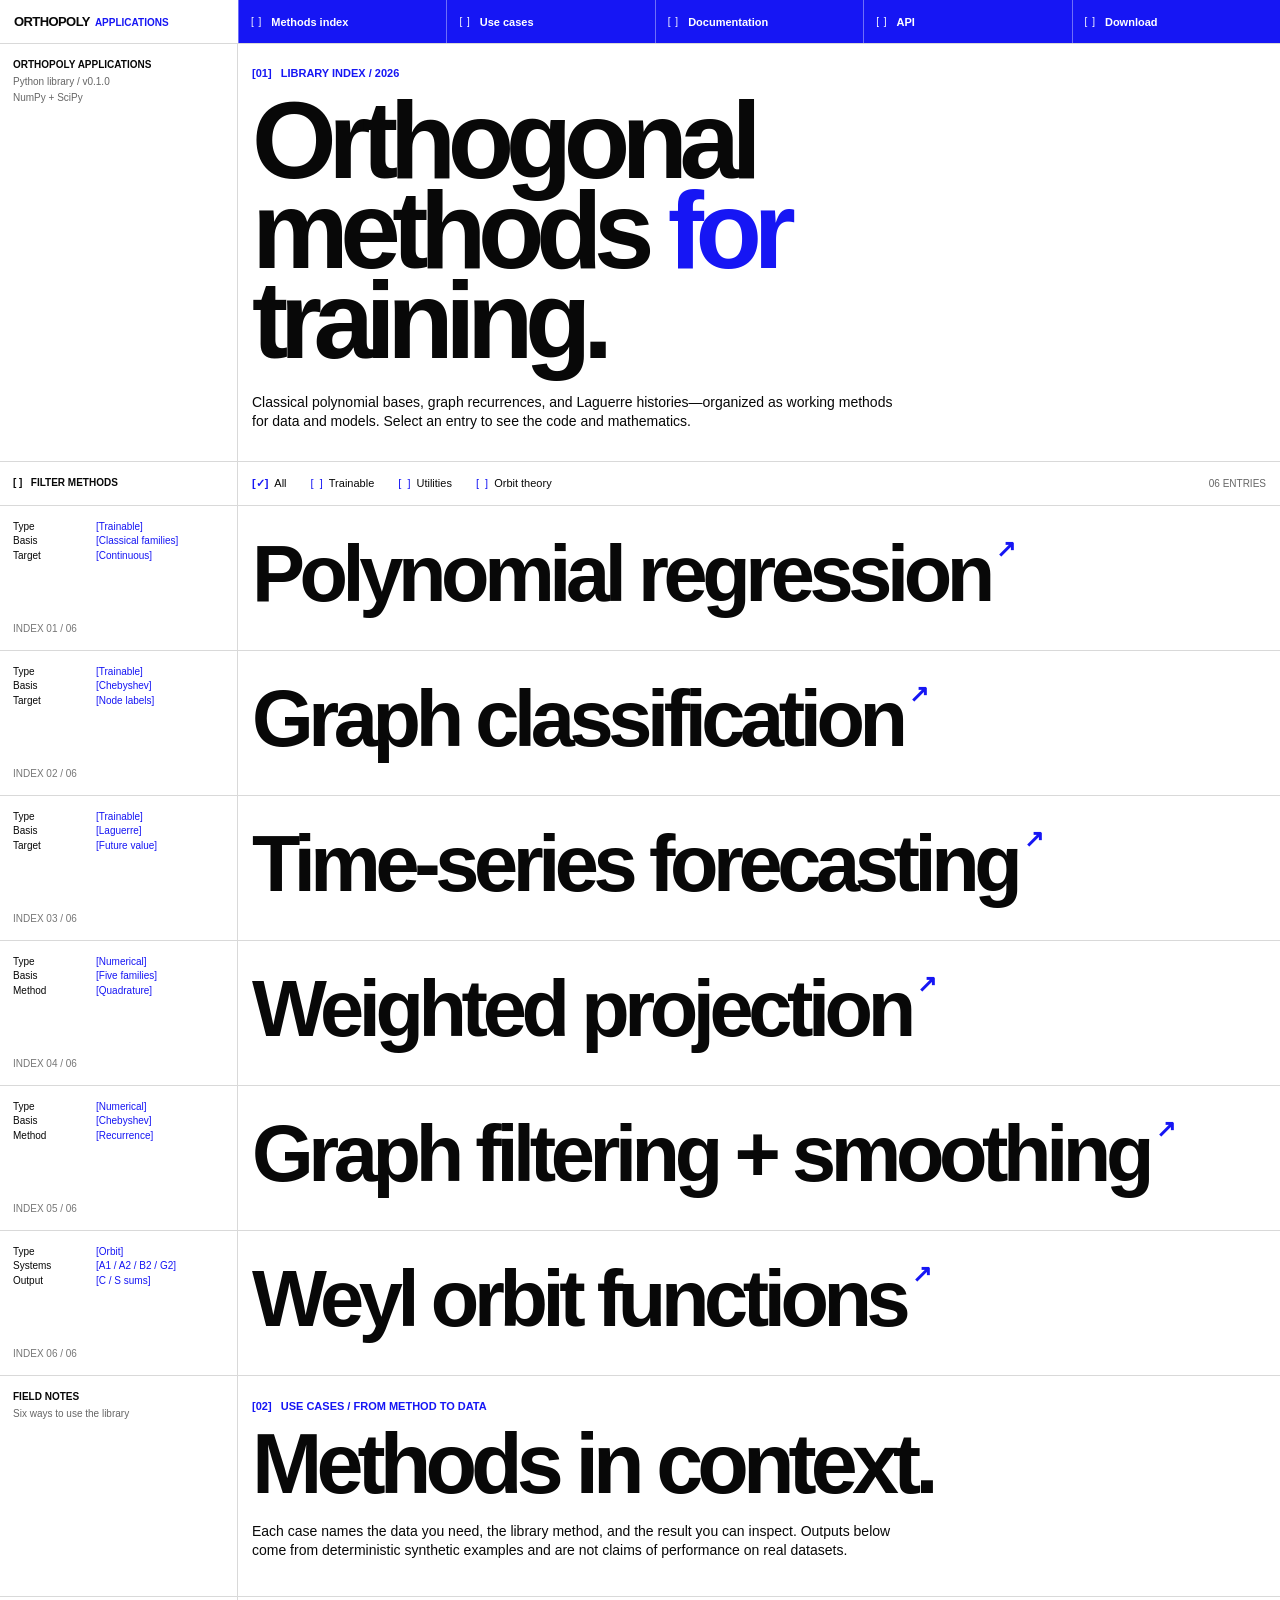
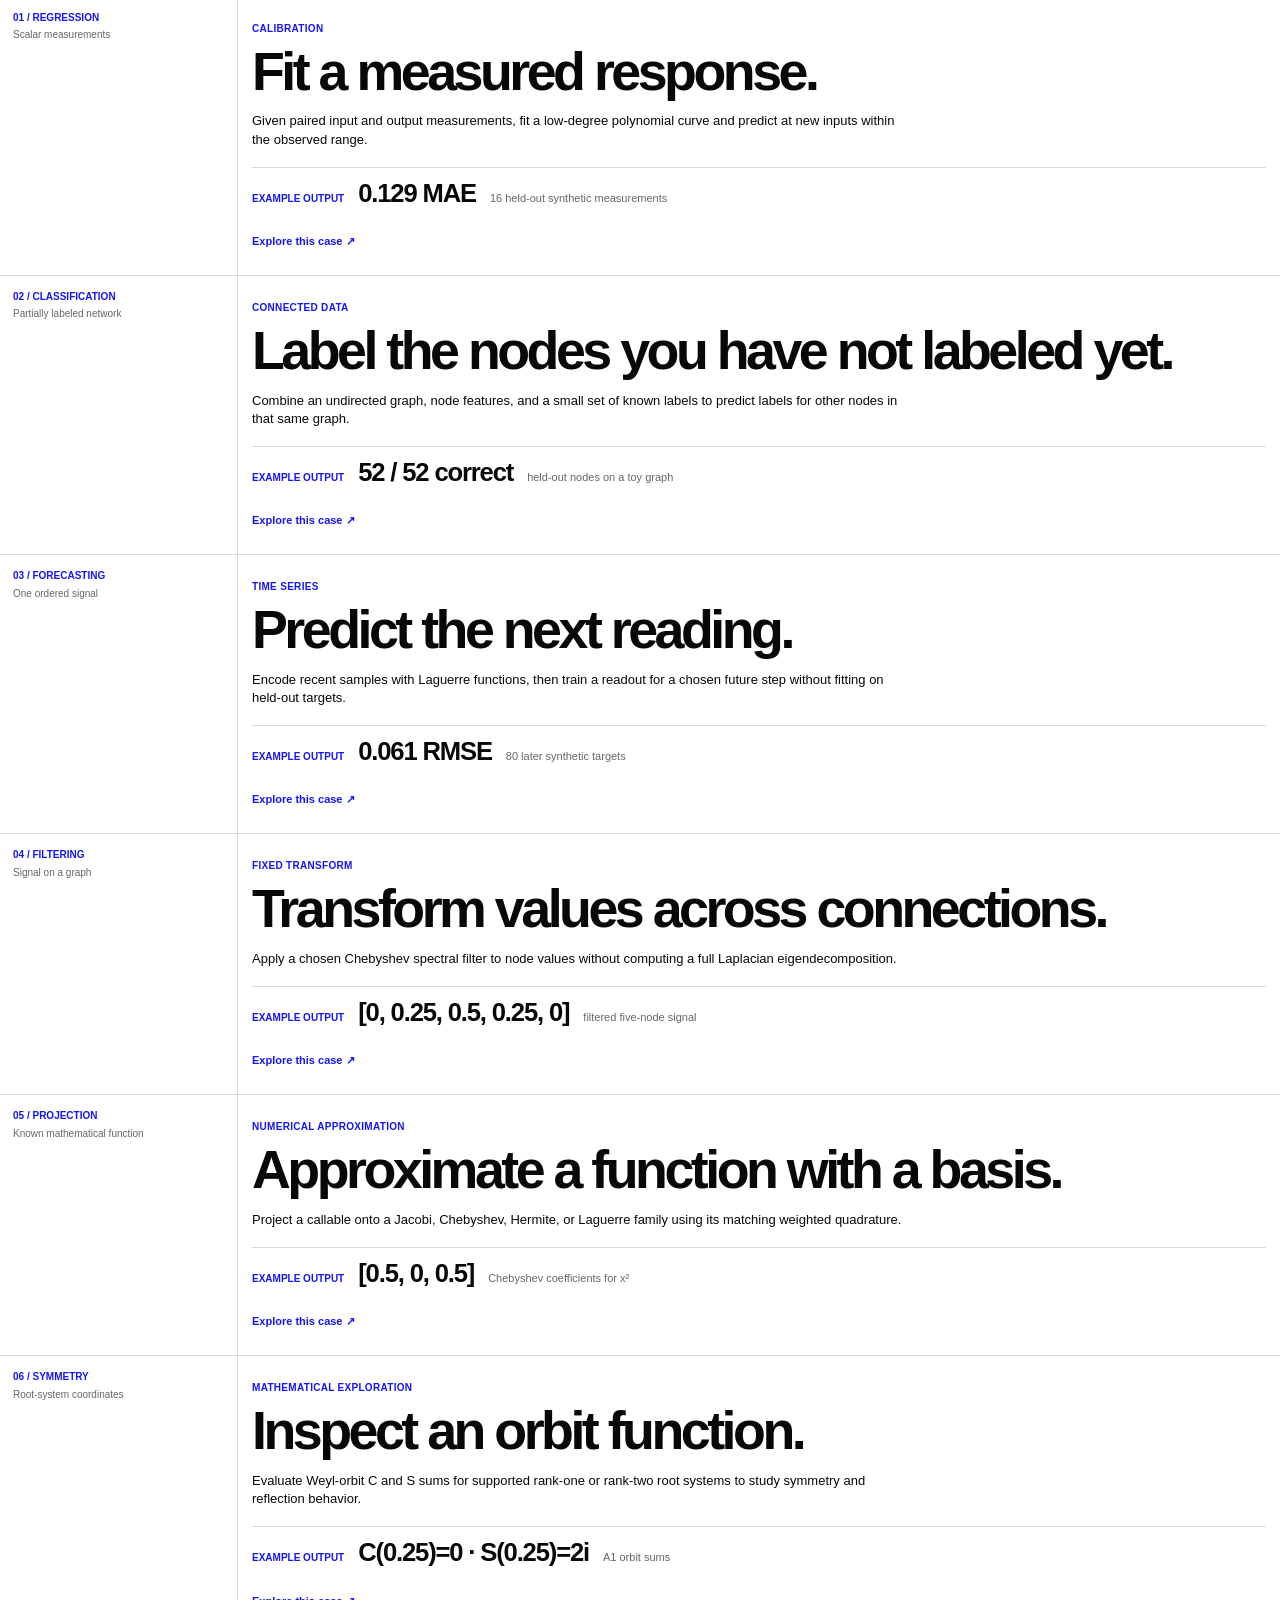
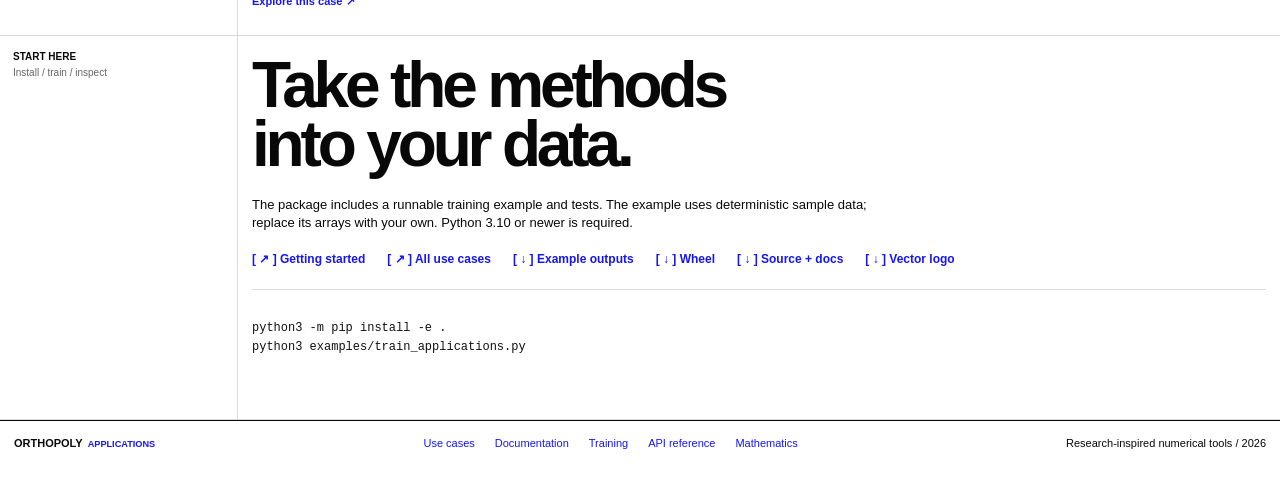
==== commit aabbbb7c: "Show reproducible use-case outputs" ====
--- a/index.html
+++ b/index.html
@@ -4,7 +4,7 @@
   <meta charset="utf-8"><meta name="viewport" content="width=device-width,initial-scale=1">
   <title>Orthopoly Applications — Methods index</title>
   <meta name="description" content="An index of trainable orthogonal-polynomial methods for regression, graph learning, and time-series forecasting, with practical use cases, Python documentation, and downloads.">
-  <link rel="icon" type="image/svg+xml" href="assets/icon.svg"><link rel="stylesheet" href="assets/style.css">
+  <link rel="icon" type="image/svg+xml" href="assets/icon.svg"><link rel="stylesheet" href="assets/style.css?v=20261017-outputs">
 </head>
 <body>
   <a class="skip" href="#main">Skip to content</a>
@@ -24,15 +24,15 @@
       <article class="archive-row" data-kind="theory"><div class="row-side"><dl><dt>Type</dt><dd>[Orbit]</dd><dt>Systems</dt><dd>[A1 / A2 / B2 / G2]</dd><dt>Output</dt><dd>[C / S sums]</dd></dl><span class="entry-number">INDEX 06 / 06</span></div><div class="row-main"><a href="docs/methods.html#orbit">Weyl orbit functions</a></div></article>
     </section>
     <section id="use-cases" class="use-cases" aria-labelledby="cases-title">
-      <div class="cases-heading"><div class="cases-side"><b>FIELD NOTES</b><span>Six ways to use the library</span></div><div class="cases-head-main"><p class="small-line">[02] &nbsp; USE CASES / FROM METHOD TO DATA</p><h2 id="cases-title">Methods in context.</h2><p>Each case names the data you need, the library method, and the result you can inspect. These are possible workflows, not claims of measured performance on real datasets.</p></div></div>
-      <article class="case-row"><div class="case-side"><b>01 / REGRESSION</b><span>Scalar measurements</span></div><div class="case-main"><span class="case-kicker">CALIBRATION</span><h3>Fit a measured response.</h3><p>Given paired input and output measurements, fit a low-degree polynomial curve and predict at new inputs within the observed range.</p><a href="docs/use-cases.html#calibration">Explore this case ↗</a></div></article>
-      <article class="case-row"><div class="case-side"><b>02 / CLASSIFICATION</b><span>Partially labeled network</span></div><div class="case-main"><span class="case-kicker">CONNECTED DATA</span><h3>Label the nodes you have not labeled yet.</h3><p>Combine an undirected graph, node features, and a small set of known labels to predict labels for other nodes in that same graph.</p><a href="docs/use-cases.html#node-labels">Explore this case ↗</a></div></article>
-      <article class="case-row"><div class="case-side"><b>03 / FORECASTING</b><span>One ordered signal</span></div><div class="case-main"><span class="case-kicker">TIME SERIES</span><h3>Predict the next reading.</h3><p>Encode recent samples with Laguerre functions, then train a readout for a chosen future step without fitting on held-out targets.</p><a href="docs/use-cases.html#forecasting">Explore this case ↗</a></div></article>
-      <article class="case-row"><div class="case-side"><b>04 / FILTERING</b><span>Signal on a graph</span></div><div class="case-main"><span class="case-kicker">FIXED TRANSFORM</span><h3>Transform values across connections.</h3><p>Apply a chosen Chebyshev spectral filter to node values without computing a full Laplacian eigendecomposition.</p><a href="docs/use-cases.html#graph-filter">Explore this case ↗</a></div></article>
-      <article class="case-row"><div class="case-side"><b>05 / PROJECTION</b><span>Known mathematical function</span></div><div class="case-main"><span class="case-kicker">NUMERICAL APPROXIMATION</span><h3>Approximate a function with a basis.</h3><p>Project a callable onto a Jacobi, Chebyshev, Hermite, or Laguerre family using its matching weighted quadrature.</p><a href="docs/use-cases.html#projection">Explore this case ↗</a></div></article>
-      <article class="case-row"><div class="case-side"><b>06 / SYMMETRY</b><span>Root-system coordinates</span></div><div class="case-main"><span class="case-kicker">MATHEMATICAL EXPLORATION</span><h3>Inspect an orbit function.</h3><p>Evaluate Weyl-orbit C and S sums for supported rank-one or rank-two root systems to study symmetry and reflection behavior.</p><a href="docs/use-cases.html#symmetry">Explore this case ↗</a></div></article>
+      <div class="cases-heading"><div class="cases-side"><b>FIELD NOTES</b><span>Six ways to use the library</span></div><div class="cases-head-main"><p class="small-line">[02] &nbsp; USE CASES / FROM METHOD TO DATA</p><h2 id="cases-title">Methods in context.</h2><p>Each case names the data you need, the library method, and the result you can inspect. Outputs below come from deterministic synthetic examples and are not claims of performance on real datasets.</p></div></div>
+      <article class="case-row"><div class="case-side"><b>01 / REGRESSION</b><span>Scalar measurements</span></div><div class="case-main"><span class="case-kicker">CALIBRATION</span><h3>Fit a measured response.</h3><p>Given paired input and output measurements, fit a low-degree polynomial curve and predict at new inputs within the observed range.</p><div class="case-result"><span>EXAMPLE OUTPUT</span><strong>0.129 MAE</strong><small>16 held-out synthetic measurements</small></div><a href="docs/use-cases.html#calibration">Explore this case ↗</a></div></article>
+      <article class="case-row"><div class="case-side"><b>02 / CLASSIFICATION</b><span>Partially labeled network</span></div><div class="case-main"><span class="case-kicker">CONNECTED DATA</span><h3>Label the nodes you have not labeled yet.</h3><p>Combine an undirected graph, node features, and a small set of known labels to predict labels for other nodes in that same graph.</p><div class="case-result"><span>EXAMPLE OUTPUT</span><strong>52 / 52 correct</strong><small>held-out nodes on a toy graph</small></div><a href="docs/use-cases.html#node-labels">Explore this case ↗</a></div></article>
+      <article class="case-row"><div class="case-side"><b>03 / FORECASTING</b><span>One ordered signal</span></div><div class="case-main"><span class="case-kicker">TIME SERIES</span><h3>Predict the next reading.</h3><p>Encode recent samples with Laguerre functions, then train a readout for a chosen future step without fitting on held-out targets.</p><div class="case-result"><span>EXAMPLE OUTPUT</span><strong>0.061 RMSE</strong><small>80 later synthetic targets</small></div><a href="docs/use-cases.html#forecasting">Explore this case ↗</a></div></article>
+      <article class="case-row"><div class="case-side"><b>04 / FILTERING</b><span>Signal on a graph</span></div><div class="case-main"><span class="case-kicker">FIXED TRANSFORM</span><h3>Transform values across connections.</h3><p>Apply a chosen Chebyshev spectral filter to node values without computing a full Laplacian eigendecomposition.</p><div class="case-result"><span>EXAMPLE OUTPUT</span><strong>[0, 0.25, 0.5, 0.25, 0]</strong><small>filtered five-node signal</small></div><a href="docs/use-cases.html#graph-filter">Explore this case ↗</a></div></article>
+      <article class="case-row"><div class="case-side"><b>05 / PROJECTION</b><span>Known mathematical function</span></div><div class="case-main"><span class="case-kicker">NUMERICAL APPROXIMATION</span><h3>Approximate a function with a basis.</h3><p>Project a callable onto a Jacobi, Chebyshev, Hermite, or Laguerre family using its matching weighted quadrature.</p><div class="case-result"><span>EXAMPLE OUTPUT</span><strong>[0.5, 0, 0.5]</strong><small>Chebyshev coefficients for x²</small></div><a href="docs/use-cases.html#projection">Explore this case ↗</a></div></article>
+      <article class="case-row"><div class="case-side"><b>06 / SYMMETRY</b><span>Root-system coordinates</span></div><div class="case-main"><span class="case-kicker">MATHEMATICAL EXPLORATION</span><h3>Inspect an orbit function.</h3><p>Evaluate Weyl-orbit C and S sums for supported rank-one or rank-two root systems to study symmetry and reflection behavior.</p><div class="case-result"><span>EXAMPLE OUTPUT</span><strong>C(0.25)=0 · S(0.25)=2i</strong><small>A1 orbit sums</small></div><a href="docs/use-cases.html#symmetry">Explore this case ↗</a></div></article>
     </section>
-    <section class="archive-close" aria-labelledby="start-title"><div class="close-side"><b>START HERE</b><span>Install / train / inspect</span></div><div class="close-main"><h2 id="start-title">Take the methods<br>into your data.</h2><p>The package includes a runnable training example and tests. The example uses deterministic sample data; replace its arrays with your own. Python 3.10 or newer is required.</p><div class="action-links"><a href="docs/index.html">[ ↗ ] Getting started</a><a href="docs/use-cases.html">[ ↗ ] All use cases</a><a href="downloads/orthopoly_applications-0.1.0-py3-none-any.whl" download>[ ↓ ] Wheel</a><a href="downloads/orthopoly-applications-source-0.1.0.zip" download>[ ↓ ] Source + docs</a><a href="assets/logo.svg" download>[ ↓ ] Vector logo</a></div><pre><code>python3 -m pip install -e .
+    <section class="archive-close" aria-labelledby="start-title"><div class="close-side"><b>START HERE</b><span>Install / train / inspect</span></div><div class="close-main"><h2 id="start-title">Take the methods<br>into your data.</h2><p>The package includes a runnable training example and tests. The example uses deterministic sample data; replace its arrays with your own. Python 3.10 or newer is required.</p><div class="action-links"><a href="docs/index.html">[ ↗ ] Getting started</a><a href="docs/use-cases.html">[ ↗ ] All use cases</a><a href="downloads/use-case-outputs.json" download>[ ↓ ] Example outputs</a><a href="downloads/orthopoly_applications-0.1.0-py3-none-any.whl" download>[ ↓ ] Wheel</a><a href="downloads/orthopoly-applications-source-0.1.0.zip" download>[ ↓ ] Source + docs</a><a href="assets/logo.svg" download>[ ↓ ] Vector logo</a></div><pre><code>python3 -m pip install -e .
 python3 examples/train_applications.py</code></pre></div></section>
   </main>
   <footer class="site-footer"><div class="container footer-grid"><div class="footer-brand">Orthopoly<small>Applications</small></div><div class="footer-links"><a href="docs/use-cases.html">Use cases</a><a href="docs/index.html">Documentation</a><a href="docs/training.html">Training</a><a href="docs/api.html">API reference</a><a href="docs/methods.html">Mathematics</a></div><span>Research-inspired numerical tools / 2026</span></div></footer>
--- a/assets/style.css
+++ b/assets/style.css
@@ -17,3 +17,7 @@
 .case-facts{display:grid;grid-template-columns:115px minmax(0,1fr);max-width:920px;margin:20px 0 22px;border-top:1px solid var(--rule);font-size:13px}.case-facts dt,.case-facts dd{border-bottom:1px solid var(--rule);padding:11px 6px 11px 0;line-height:1.4}.case-facts dt{font-weight:700;color:var(--blue);text-transform:uppercase;font-size:10px}.case-facts dd{margin:0}.docs-content h2[id]{scroll-margin-top:60px}@media(max-width:720px){.case-facts{grid-template-columns:80px minmax(0,1fr)}}
 
 @media(max-width:720px){.docs-content .use-case-table{display:table;width:100%;table-layout:fixed;overflow:visible;font-size:11px}.docs-content .use-case-table th,.docs-content .use-case-table td{min-width:0;overflow-wrap:anywhere;padding:9px 7px 9px 0}.docs-content .use-case-table th:last-child,.docs-content .use-case-table td:last-child{padding-right:0}}
+
+.case-result{display:flex;align-items:baseline;gap:14px;flex-wrap:wrap;border-top:1px solid var(--rule);padding:11px 0 12px;margin:18px 0 12px}.case-result span{font-size:10px;color:var(--blue);font-weight:700;white-space:nowrap}.case-result strong{font-size:clamp(18px,2vw,28px);line-height:1.1;letter-spacing:-.045em}.case-result small{font-size:11px;color:var(--grey)}.output-downloads{display:flex;gap:20px;flex-wrap:wrap;margin:24px 0 10px!important;font-size:12px!important;font-weight:700}.output-panel{max-width:920px;border-top:1px solid var(--blue);border-bottom:1px solid var(--black);margin:22px 0 26px}.output-panel-head{display:flex;justify-content:space-between;gap:15px;padding:10px 0;color:var(--blue);font-size:10px;font-weight:700}.output-panel-metric{display:flex;align-items:baseline;gap:18px;padding:10px 0 16px}.output-panel-metric strong{font-size:clamp(30px,3.5vw,50px);line-height:1;letter-spacing:-.06em;overflow-wrap:anywhere}.output-panel-metric span{font-size:12px;line-height:1.35;max-width:350px}.output-panel pre{border-top:1px solid var(--rule)}.output-panel pre code{padding:13px 0;white-space:pre-wrap;overflow-wrap:anywhere;font-size:12px;line-height:1.55}@media(max-width:720px){.case-result{align-items:flex-start;gap:5px 12px}.case-result span{width:100%}.output-panel-metric{display:block}.output-panel-metric span{display:block;margin-top:8px}.output-panel-head span:last-child{display:none}}
+
+.training-result{display:flex;align-items:baseline;gap:12px 18px;flex-wrap:wrap;border-top:1px solid var(--blue);margin:24px 0 36px;padding:12px 0 0}.training-result span{color:var(--blue);font-size:10px;font-weight:700}.training-result strong{font-size:26px;letter-spacing:-.045em}.training-result p{flex-basis:100%;margin:0!important;font-size:12px!important}.training-result a{text-decoration:underline;text-underline-offset:3px}
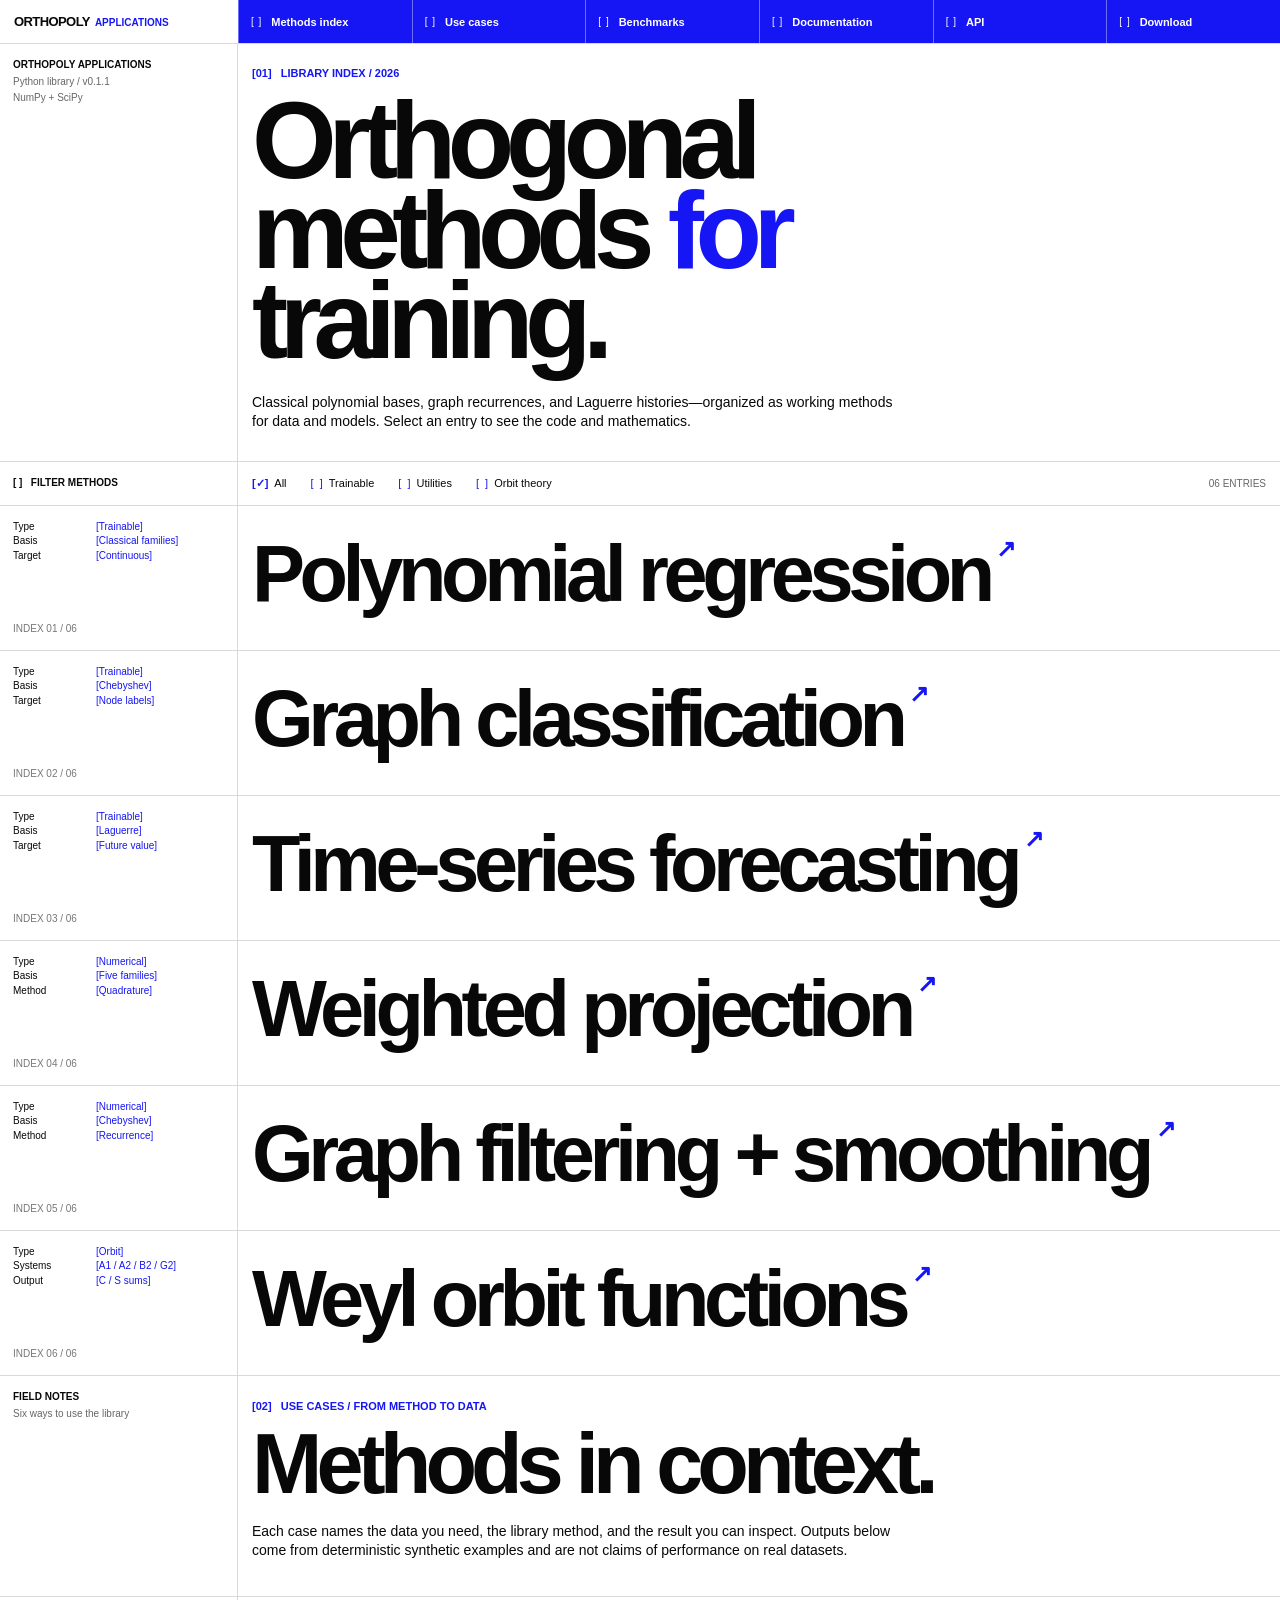
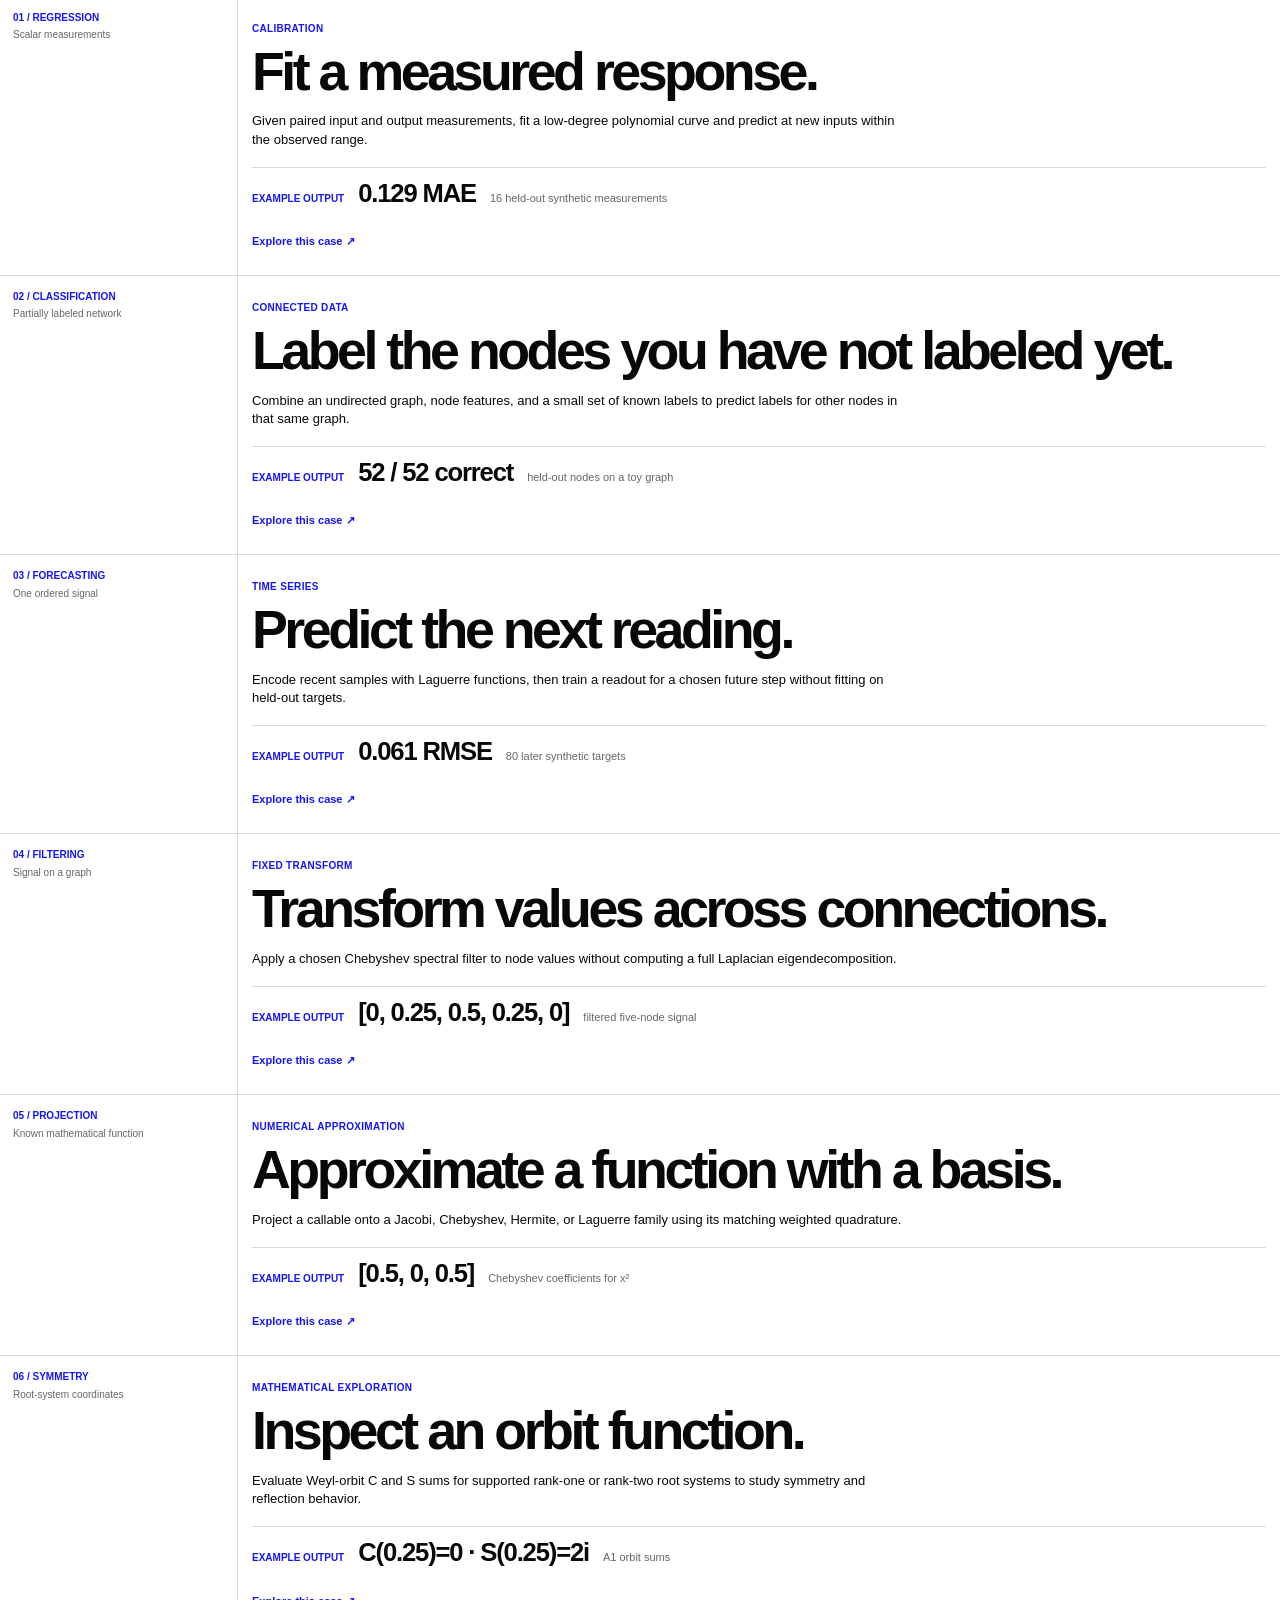
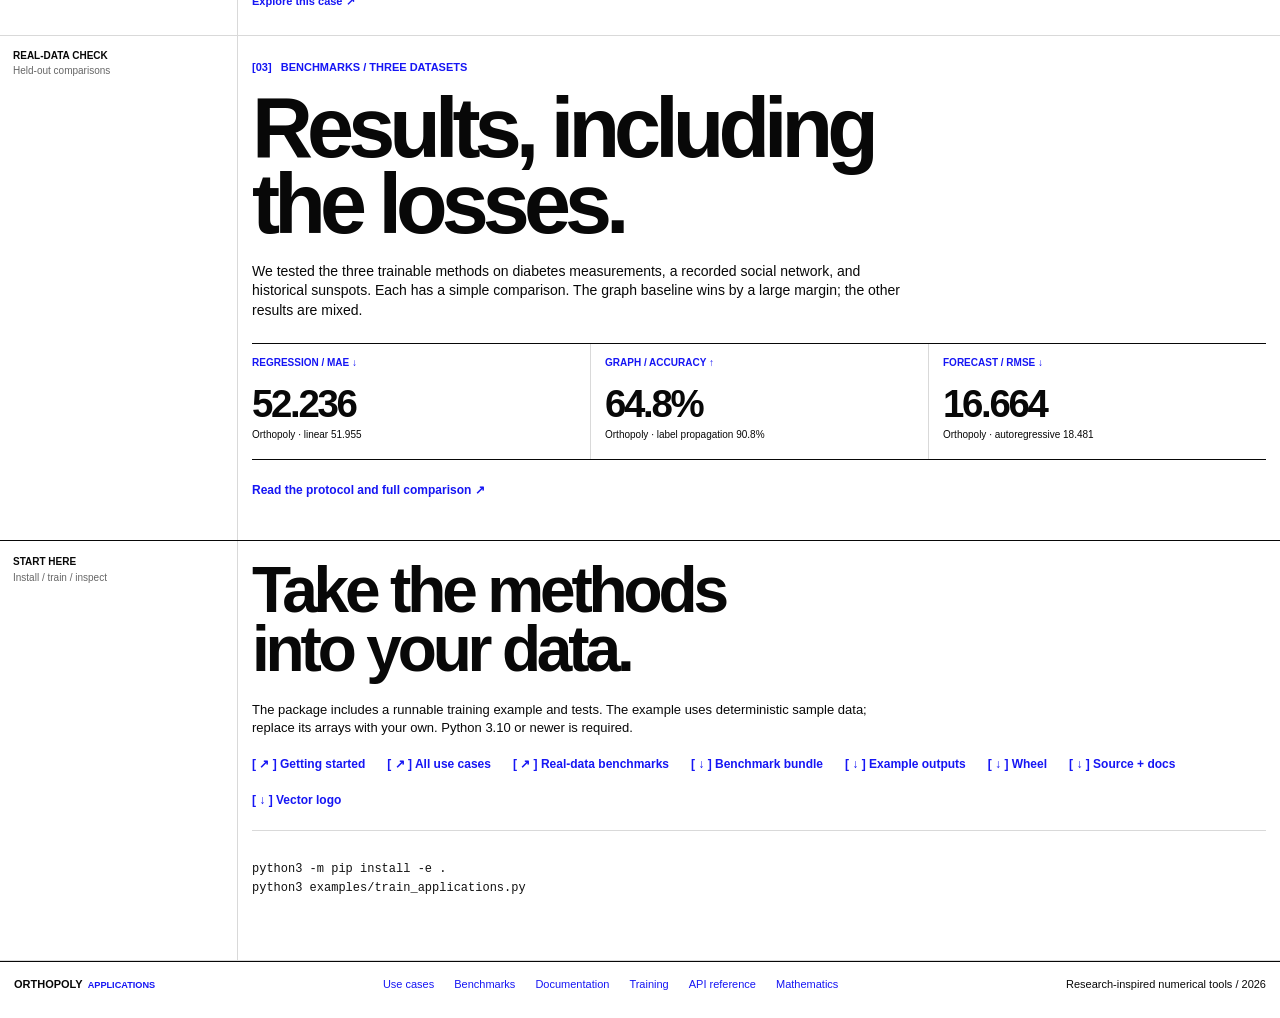
==== commit 9bfedbaf: "Benchmark library on real datasets" ====
--- a/index.html
+++ b/index.html
@@ -4,17 +4,17 @@
   <meta charset="utf-8"><meta name="viewport" content="width=device-width,initial-scale=1">
   <title>Orthopoly Applications — Methods index</title>
   <meta name="description" content="An index of trainable orthogonal-polynomial methods for regression, graph learning, and time-series forecasting, with practical use cases, Python documentation, and downloads.">
-  <link rel="icon" type="image/svg+xml" href="assets/icon.svg"><link rel="stylesheet" href="assets/style.css?v=20261017-outputs">
+  <link rel="icon" type="image/svg+xml" href="assets/icon.svg"><link rel="stylesheet" href="assets/style.css?v=20261017-real-data">
 </head>
 <body>
   <a class="skip" href="#main">Skip to content</a>
   <header class="topbar"><div class="container topbar-inner">
     <a class="brand" href="index.html" aria-label="Orthopoly Applications home"><img src="assets/icon.svg" alt=""><span>Orthopoly<small>Applications</small></span></a>
     <button class="menu-button" type="button" data-menu aria-expanded="false" aria-controls="main-nav">Menu</button>
-    <nav id="main-nav" class="nav" aria-label="Main navigation"><a href="#methods">Methods index</a><a href="#use-cases">Use cases</a><a href="docs/index.html">Documentation</a><a href="docs/api.html">API</a><a class="nav-cta" href="downloads/orthopoly_applications-0.1.0-py3-none-any.whl" download>Download</a></nav>
+    <nav id="main-nav" class="nav" aria-label="Main navigation"><a href="#methods">Methods index</a><a href="#use-cases">Use cases</a><a href="docs/benchmarks.html">Benchmarks</a><a href="docs/index.html">Documentation</a><a href="docs/api.html">API</a><a class="nav-cta" href="downloads/orthopoly_applications-0.1.1-py3-none-any.whl" download>Download</a></nav>
   </div></header>
   <main id="main">
-    <section class="archive-intro" aria-labelledby="intro-title"><div class="intro-side"><b>ORTHOPOLY APPLICATIONS</b><span>Python library / v0.1.0</span><span>NumPy + SciPy</span></div><div class="intro-main"><p class="small-line">[01] &nbsp; LIBRARY INDEX / 2026</p><h1 id="intro-title">Orthogonal<br>methods <span>for</span><br>training.</h1><p>Classical polynomial bases, graph recurrences, and Laguerre histories—organized as working methods for data and models. Select an entry to see the code and mathematics.</p></div></section>
+    <section class="archive-intro" aria-labelledby="intro-title"><div class="intro-side"><b>ORTHOPOLY APPLICATIONS</b><span>Python library / v0.1.1</span><span>NumPy + SciPy</span></div><div class="intro-main"><p class="small-line">[01] &nbsp; LIBRARY INDEX / 2026</p><h1 id="intro-title">Orthogonal<br>methods <span>for</span><br>training.</h1><p>Classical polynomial bases, graph recurrences, and Laguerre histories—organized as working methods for data and models. Select an entry to see the code and mathematics.</p></div></section>
     <section id="methods" aria-label="Methods index"><div class="filter-strip"><div class="filter-label">[ ] &nbsp; Filter methods</div><div class="filters" role="group" aria-label="Filter methods by type"><button type="button" data-filter="all" aria-pressed="true">All</button><button type="button" data-filter="trainable" aria-pressed="false">Trainable</button><button type="button" data-filter="utility" aria-pressed="false">Utilities</button><button type="button" data-filter="theory" aria-pressed="false">Orbit theory</button><span class="filter-count" id="filter-count" aria-live="polite">06 entries</span></div></div>
       <article class="archive-row" data-kind="trainable"><div class="row-side"><dl><dt>Type</dt><dd>[Trainable]</dd><dt>Basis</dt><dd>[Classical families]</dd><dt>Target</dt><dd>[Continuous]</dd></dl><span class="entry-number">INDEX 01 / 06</span></div><div class="row-main"><a href="docs/training.html#regression">Polynomial regression</a></div></article>
       <article class="archive-row" data-kind="trainable"><div class="row-side"><dl><dt>Type</dt><dd>[Trainable]</dd><dt>Basis</dt><dd>[Chebyshev]</dd><dt>Target</dt><dd>[Node labels]</dd></dl><span class="entry-number">INDEX 02 / 06</span></div><div class="row-main"><a href="docs/training.html#graph">Graph classification</a></div></article>
@@ -32,9 +32,10 @@
       <article class="case-row"><div class="case-side"><b>05 / PROJECTION</b><span>Known mathematical function</span></div><div class="case-main"><span class="case-kicker">NUMERICAL APPROXIMATION</span><h3>Approximate a function with a basis.</h3><p>Project a callable onto a Jacobi, Chebyshev, Hermite, or Laguerre family using its matching weighted quadrature.</p><div class="case-result"><span>EXAMPLE OUTPUT</span><strong>[0.5, 0, 0.5]</strong><small>Chebyshev coefficients for x²</small></div><a href="docs/use-cases.html#projection">Explore this case ↗</a></div></article>
       <article class="case-row"><div class="case-side"><b>06 / SYMMETRY</b><span>Root-system coordinates</span></div><div class="case-main"><span class="case-kicker">MATHEMATICAL EXPLORATION</span><h3>Inspect an orbit function.</h3><p>Evaluate Weyl-orbit C and S sums for supported rank-one or rank-two root systems to study symmetry and reflection behavior.</p><div class="case-result"><span>EXAMPLE OUTPUT</span><strong>C(0.25)=0 · S(0.25)=2i</strong><small>A1 orbit sums</small></div><a href="docs/use-cases.html#symmetry">Explore this case ↗</a></div></article>
     </section>
-    <section class="archive-close" aria-labelledby="start-title"><div class="close-side"><b>START HERE</b><span>Install / train / inspect</span></div><div class="close-main"><h2 id="start-title">Take the methods<br>into your data.</h2><p>The package includes a runnable training example and tests. The example uses deterministic sample data; replace its arrays with your own. Python 3.10 or newer is required.</p><div class="action-links"><a href="docs/index.html">[ ↗ ] Getting started</a><a href="docs/use-cases.html">[ ↗ ] All use cases</a><a href="downloads/use-case-outputs.json" download>[ ↓ ] Example outputs</a><a href="downloads/orthopoly_applications-0.1.0-py3-none-any.whl" download>[ ↓ ] Wheel</a><a href="downloads/orthopoly-applications-source-0.1.0.zip" download>[ ↓ ] Source + docs</a><a href="assets/logo.svg" download>[ ↓ ] Vector logo</a></div><pre><code>python3 -m pip install -e .
+    <section id="real-data" class="bench-home" aria-labelledby="real-data-title"><div class="bench-home-side"><b>REAL-DATA CHECK</b><span>Held-out comparisons</span></div><div class="bench-home-main"><p class="small-line">[03] &nbsp; BENCHMARKS / THREE DATASETS</p><h2 id="real-data-title">Results, including<br>the losses.</h2><p>We tested the three trainable methods on diabetes measurements, a recorded social network, and historical sunspots. Each has a simple comparison. The graph baseline wins by a large margin; the other results are mixed.</p><div class="bench-home-grid"><div><small>REGRESSION / MAE ↓</small><strong>52.236</strong><span>Orthopoly · linear 51.955</span></div><div><small>GRAPH / ACCURACY ↑</small><strong>64.8%</strong><span>Orthopoly · label propagation 90.8%</span></div><div><small>FORECAST / RMSE ↓</small><strong>16.664</strong><span>Orthopoly · autoregressive 18.481</span></div></div><a href="docs/benchmarks.html">Read the protocol and full comparison ↗</a></div></section>
+    <section class="archive-close" aria-labelledby="start-title"><div class="close-side"><b>START HERE</b><span>Install / train / inspect</span></div><div class="close-main"><h2 id="start-title">Take the methods<br>into your data.</h2><p>The package includes a runnable training example and tests. The example uses deterministic sample data; replace its arrays with your own. Python 3.10 or newer is required.</p><div class="action-links"><a href="docs/index.html">[ ↗ ] Getting started</a><a href="docs/use-cases.html">[ ↗ ] All use cases</a><a href="docs/benchmarks.html">[ ↗ ] Real-data benchmarks</a><a href="downloads/real-data-benchmark-0.1.1.zip" download>[ ↓ ] Benchmark bundle</a><a href="downloads/use-case-outputs.json" download>[ ↓ ] Example outputs</a><a href="downloads/orthopoly_applications-0.1.1-py3-none-any.whl" download>[ ↓ ] Wheel</a><a href="downloads/orthopoly-applications-source-0.1.1.zip" download>[ ↓ ] Source + docs</a><a href="assets/logo.svg" download>[ ↓ ] Vector logo</a></div><pre><code>python3 -m pip install -e .
 python3 examples/train_applications.py</code></pre></div></section>
   </main>
-  <footer class="site-footer"><div class="container footer-grid"><div class="footer-brand">Orthopoly<small>Applications</small></div><div class="footer-links"><a href="docs/use-cases.html">Use cases</a><a href="docs/index.html">Documentation</a><a href="docs/training.html">Training</a><a href="docs/api.html">API reference</a><a href="docs/methods.html">Mathematics</a></div><span>Research-inspired numerical tools / 2026</span></div></footer>
+  <footer class="site-footer"><div class="container footer-grid"><div class="footer-brand">Orthopoly<small>Applications</small></div><div class="footer-links"><a href="docs/use-cases.html">Use cases</a><a href="docs/benchmarks.html">Benchmarks</a><a href="docs/index.html">Documentation</a><a href="docs/training.html">Training</a><a href="docs/api.html">API reference</a><a href="docs/methods.html">Mathematics</a></div><span>Research-inspired numerical tools / 2026</span></div></footer>
   <script src="assets/site.js" defer></script>
 </body></html>
--- a/assets/style.css
+++ b/assets/style.css
@@ -21,3 +21,12 @@
 .case-result{display:flex;align-items:baseline;gap:14px;flex-wrap:wrap;border-top:1px solid var(--rule);padding:11px 0 12px;margin:18px 0 12px}.case-result span{font-size:10px;color:var(--blue);font-weight:700;white-space:nowrap}.case-result strong{font-size:clamp(18px,2vw,28px);line-height:1.1;letter-spacing:-.045em}.case-result small{font-size:11px;color:var(--grey)}.output-downloads{display:flex;gap:20px;flex-wrap:wrap;margin:24px 0 10px!important;font-size:12px!important;font-weight:700}.output-panel{max-width:920px;border-top:1px solid var(--blue);border-bottom:1px solid var(--black);margin:22px 0 26px}.output-panel-head{display:flex;justify-content:space-between;gap:15px;padding:10px 0;color:var(--blue);font-size:10px;font-weight:700}.output-panel-metric{display:flex;align-items:baseline;gap:18px;padding:10px 0 16px}.output-panel-metric strong{font-size:clamp(30px,3.5vw,50px);line-height:1;letter-spacing:-.06em;overflow-wrap:anywhere}.output-panel-metric span{font-size:12px;line-height:1.35;max-width:350px}.output-panel pre{border-top:1px solid var(--rule)}.output-panel pre code{padding:13px 0;white-space:pre-wrap;overflow-wrap:anywhere;font-size:12px;line-height:1.55}@media(max-width:720px){.case-result{align-items:flex-start;gap:5px 12px}.case-result span{width:100%}.output-panel-metric{display:block}.output-panel-metric span{display:block;margin-top:8px}.output-panel-head span:last-child{display:none}}
 
 .training-result{display:flex;align-items:baseline;gap:12px 18px;flex-wrap:wrap;border-top:1px solid var(--blue);margin:24px 0 36px;padding:12px 0 0}.training-result span{color:var(--blue);font-size:10px;font-weight:700}.training-result strong{font-size:26px;letter-spacing:-.045em}.training-result p{flex-basis:100%;margin:0!important;font-size:12px!important}.training-result a{text-decoration:underline;text-underline-offset:3px}
+
+/* Measured results use the same ruled editorial system as the case studies. */
+.nav{grid-template-columns:repeat(6,minmax(0,1fr))}.benchmark-summary{display:grid;grid-template-columns:repeat(3,minmax(0,1fr));max-width:1100px;border-top:1px solid var(--black);border-bottom:1px solid var(--black);margin:32px 0 18px}.benchmark-summary>div{min-width:0;padding:13px 15px 16px 0}.benchmark-summary>div+div{border-left:1px solid var(--rule);padding-left:15px}.benchmark-summary span{display:block;color:var(--blue);font-size:10px;font-weight:700}.benchmark-summary strong{display:block;font-size:clamp(30px,3.4vw,53px);line-height:1.05;letter-spacing:-.06em;margin:13px 0 4px}.benchmark-summary small{display:block;font-size:11px;color:var(--grey);line-height:1.35}.benchmark-summary p{font-size:12px;margin:13px 0 0;line-height:1.35}.benchmark-downloads{display:flex;flex-wrap:wrap;gap:8px 21px;margin:15px 0 0!important;font-size:12px!important;font-weight:700}.docs-content .benchmark-table{max-width:950px}.benchmark-table td:nth-child(2),.benchmark-table td:nth-child(3){font-variant-numeric:tabular-nums}.benchmark-protocol{max-width:920px;border-left:2px solid var(--blue);padding-left:13px;margin:22px 0 0!important}.benchmark-protocol strong{color:var(--blue)}
+@media(max-width:900px){.nav a{padding:0 5px;font-size:9px}.nav a:before{margin-right:4px}}
+@media(max-width:720px){.nav{grid-template-columns:1fr 1fr}.benchmark-summary{grid-template-columns:1fr}.benchmark-summary>div,.benchmark-summary>div+div{border-left:0;border-bottom:1px solid var(--rule);padding:12px 0}.benchmark-summary>div:last-child{border-bottom:0}.benchmark-summary strong{font-size:38px}.benchmark-summary p{margin-top:7px}}
+
+.bench-home{display:grid;grid-template-columns:238px minmax(0,1fr);border-bottom:1px solid var(--black);scroll-margin-top:44px}.bench-home-side{border-right:1px solid var(--rule);padding:14px 13px;font-size:10px}.bench-home-side b,.bench-home-side span{display:block}.bench-home-side span{color:var(--grey);margin-top:4px}.bench-home-main{padding:25px 14px 42px}.bench-home-main .small-line{color:var(--blue);font-size:11px;font-weight:700;margin:0 0 17px}.bench-home-main h2{font-size:clamp(48px,6.6vw,104px);line-height:.9;letter-spacing:-.07em;margin:0 0 20px}.bench-home-main>p:not(.small-line){max-width:660px;font-size:14px;line-height:1.4;margin:0 0 23px}.bench-home-grid{display:grid;grid-template-columns:repeat(3,minmax(0,1fr));border-top:1px solid var(--black);border-bottom:1px solid var(--black);margin-bottom:20px}.bench-home-grid>div{min-width:0;padding:12px 14px 17px 0}.bench-home-grid>div+div{border-left:1px solid var(--rule);padding-left:14px}.bench-home-grid small,.bench-home-grid span{display:block;font-size:10px;line-height:1.35}.bench-home-grid small{color:var(--blue);font-weight:700}.bench-home-grid strong{display:block;font-size:clamp(27px,3vw,46px);line-height:1.05;letter-spacing:-.06em;margin:14px 0 4px}.bench-home-main>a{color:var(--blue);font-size:12px;font-weight:700}.bench-home-main>a:hover{text-decoration:underline}
+@media(max-width:900px){.bench-home{grid-template-columns:190px minmax(0,1fr)}}
+@media(max-width:720px){.bench-home{grid-template-columns:1fr}.bench-home-side{border-right:0;border-bottom:1px solid var(--rule);padding:10px 13px}.bench-home-main{padding:20px 13px 30px}.bench-home-main h2{font-size:clamp(48px,11vw,77px)}.bench-home-grid{grid-template-columns:1fr}.bench-home-grid>div,.bench-home-grid>div+div{border-left:0;border-bottom:1px solid var(--rule);padding:11px 0}.bench-home-grid>div:last-child{border-bottom:0}.bench-home-grid strong{font-size:35px;margin:6px 0 2px}}
